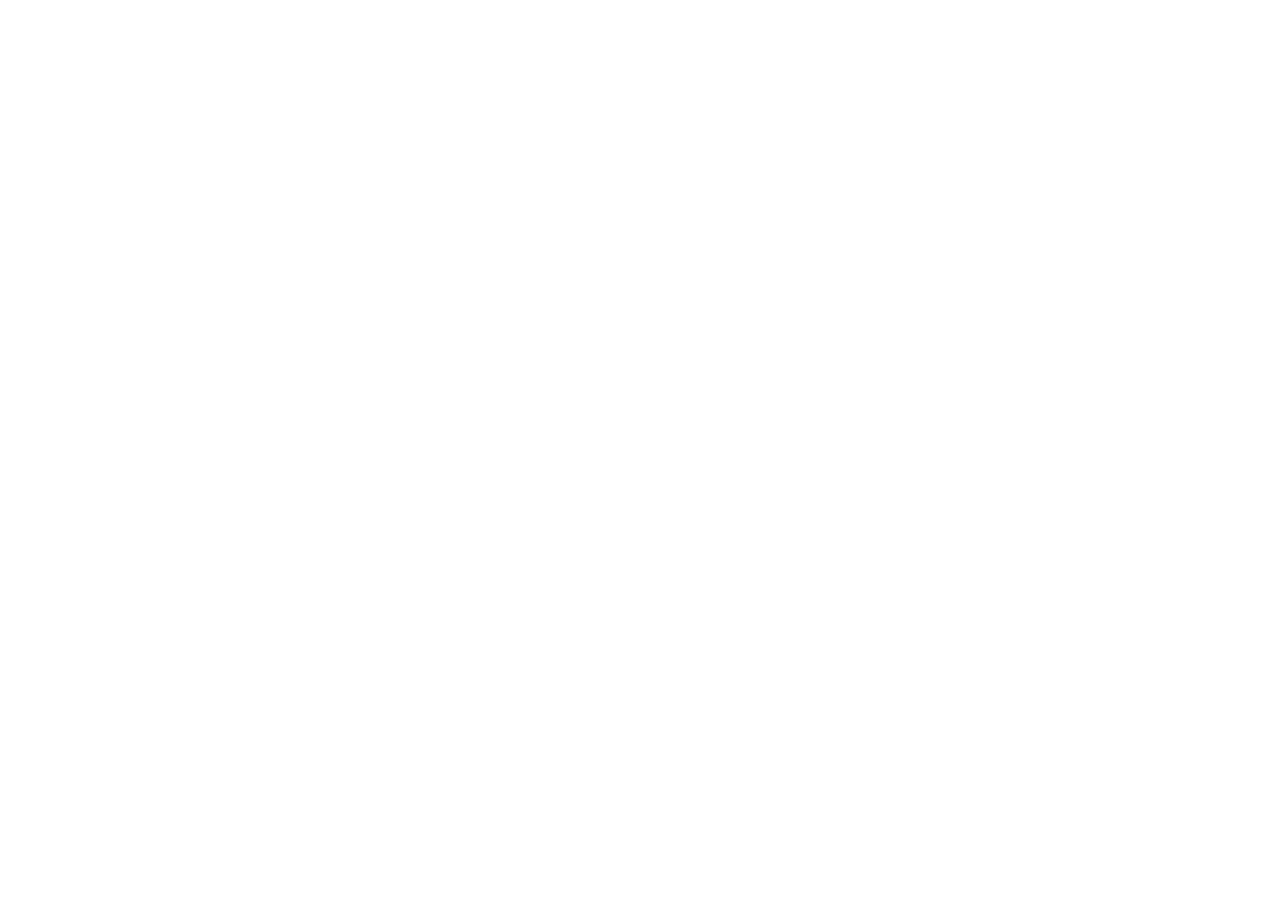
==== index.html @ 25ae3407 "完成了登录和注册模块的开发" ====
<!DOCTYPE html>
<html lang="en">
<head>
    <meta charset="UTF-8">
    <meta http-equiv="X-UA-Compatible" content="IE=edge">
    <meta name="viewport" content="width=device-width, initial-scale=1.0">
    <title>Document</title>
</head>
<body>
    
</body>
</html>
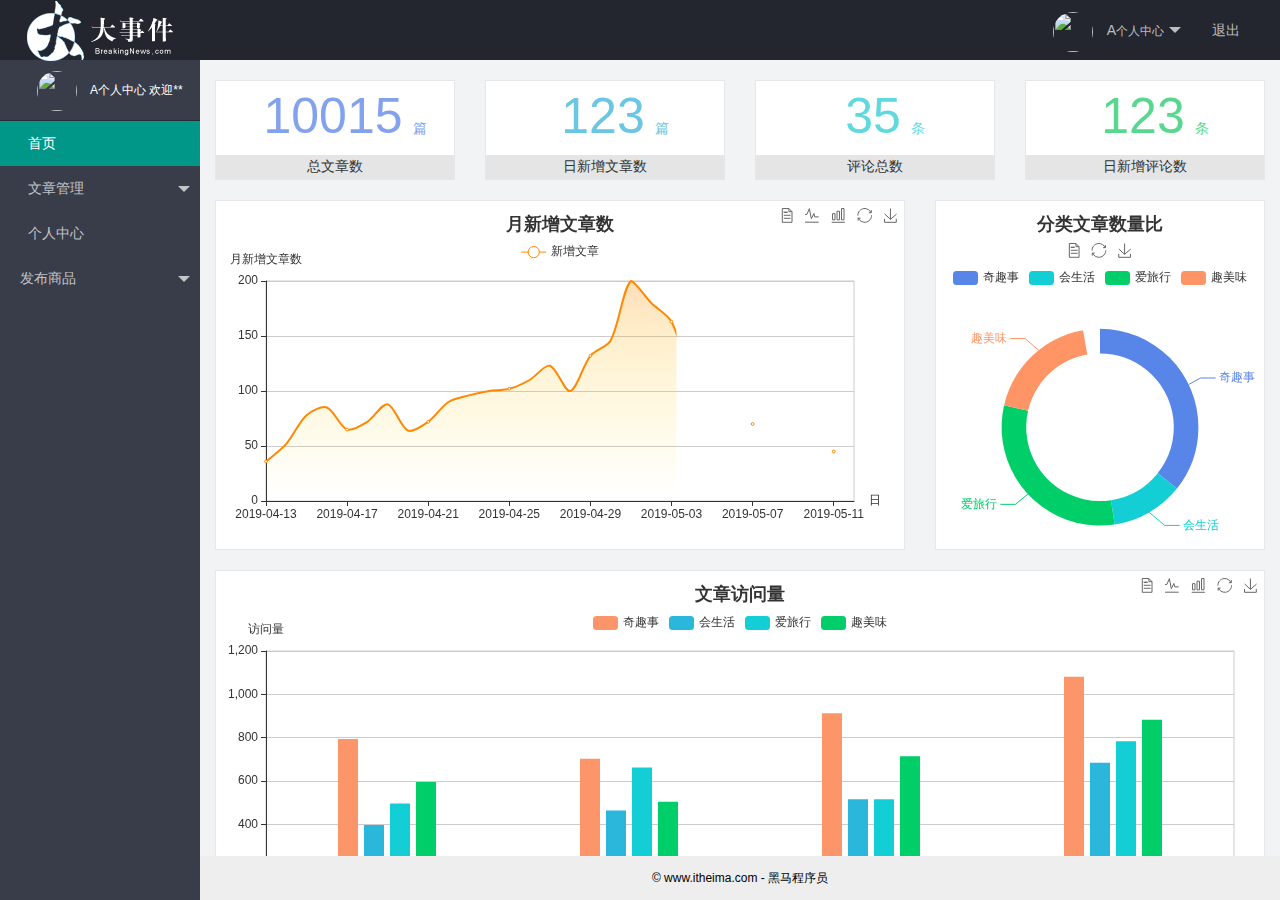
==== commit cefb9653: "完成了主页功能的开发" ====
--- a/index.html
+++ b/index.html
@@ -1,12 +1,99 @@
 <!DOCTYPE html>
 <html lang="en">
+
 <head>
     <meta charset="UTF-8">
     <meta http-equiv="X-UA-Compatible" content="IE=edge">
     <meta name="viewport" content="width=device-width, initial-scale=1.0">
-    <title>Document</title>
+    <title>后台主页</title>
+    <!-- 导入layui的样式表 -->
+    <link rel="stylesheet" href="assets/lib/layui/css/layui.css">
+    <!-- 导入第三方图标 -->
+    <link rel="stylesheet" href="./iconfont.css">
+
+    <!-- 导入自己的样式表 -->
+    <link rel="stylesheet" href="assets/css/index.css">
 </head>
-<body>
-    
+
+<body class="layui-layout-body">
+    <div class="layui-layout layui-layout-admin">
+        <div class="layui-header">
+            <div class="layui-logo">
+                <img src="assets/images/logo.png" alt="">
+            </div>
+            <!-- 头部区域（可配合layui已有的水平导航） -->
+            <ul class="layui-nav layui-layout-right">
+                <li class="layui-nav-item">
+                    <a href="javascript:;" class="userinfo">
+                        <img src="http://t.cn/RCzsdCq" class="layui-nav-img">
+                        <span class="text-avater">A</span>个人中心
+                    </a>
+                    <dl class="layui-nav-child">
+                        <dd><a href="">基本资料</a></dd>
+                        <dd><a href="">安全设置</a></dd>
+                        <dd><a href="">重置密码</a></dd>
+                    </dl>
+                </li>
+                <li class="layui-nav-item"><a href="" id="btnLogout"><span class="iconfont icon-tuichu"></span>退出</a></li>
+            </ul>
+        </div>
+
+        <div class="layui-side layui-bg-black">
+            <div class="layui-side-scroll">
+                <div href="javascript:;" class="userinfo">
+                    <img src="http://t.cn/RCzsdCq" class="layui-nav-img">
+                    <span class="text-avater">A</span>个人中心
+
+                    <span id="welcome">欢迎**</span>
+                </div>
+                <!-- 左侧导航区域（可配合layui已有的垂直导航） -->
+                <ul class="layui-nav layui-nav-tree" lay-shrink="all">
+                    <li class="layui-nav-item layui-this"><a href="home/dashboard.html"><span class="iconfont icon-home"></span>首页</a></li>
+
+                    <li class="layui-nav-item">
+                        <a class="" href="javascript:;"><span class="iconfont icon-16"></span>文章管理</a>
+                        <dl class="layui-nav-child">
+                            <dd><i class="layui-icon layui-icon-templeate-1"></i>   
+                                <a href="javascript:;">文章类别</a></dd>
+                            <dd><i class="layui-icon layui-icon-templeate-1"></i><a href="javascript:;">文章列表</a></dd>
+                            <dd><i class="layui-icon layui-icon-templeate-1"></i><a href="javascript:;">发布文章</a></dd>
+                        </dl>
+                    </li>
+                    <li class="layui-nav-item">
+                        <a href="javascript:;"><span class="iconfont icon-user"></span>个人中心</a>
+                    </li>
+                    <li class="layui-nav-item"><a href="">发布商品</a>
+                        <dl class="layui-nav-child">
+                            <dd><a href="javascript:;">文章类别</a></dd>
+                            <dd><a href="javascript:;">文章列表</a></dd>
+                            <dd><a href="javascript:;">发布文章</a></dd>
+                        </dl>
+                    </li>
+                </ul>
+            </div>
+        </div>
+
+        <div class="layui-body">
+            <!-- 内容主体区域 -->
+           <iframe name="fm" src="home/dashboard.html" frameborder="0"></iframe>
+        </div>
+
+        <div class="layui-footer">
+            <!-- 底部固定区域 -->
+            © www.itheima.com - 黑马程序员
+        </div>
+    </div>
+    <!-- 导入layui的js文件 -->
+    <script src="assets/lib/layui/layui.all.js"></script>
+
+    <!-- 导入jquery -->
+    <script src="assets/lib/jquery.js"></script>
+        <!-- 导入自己封装的js -->
+        <script src="assets/js/baseAPI.js"></script>
+                <!-- 导入自己的js -->
+                <script src="assets/js/index.js"></script>
+
+
 </body>
+
 </html>--- a/assets/lib/layui/css/layui.css
+++ b/assets/lib/layui/css/layui.css
@@ -0,0 +1,2 @@
+/** layui-v2.5.5 MIT License By https://www.layui.com */
+ .layui-inline,img{display:inline-block;vertical-align:middle}h1,h2,h3,h4,h5,h6{font-weight:400}.layui-edge,.layui-header,.layui-inline,.layui-main{position:relative}.layui-body,.layui-edge,.layui-elip{overflow:hidden}.layui-btn,.layui-edge,.layui-inline,img{vertical-align:middle}.layui-btn,.layui-disabled,.layui-icon,.layui-unselect{-moz-user-select:none;-webkit-user-select:none;-ms-user-select:none}.layui-elip,.layui-form-checkbox span,.layui-form-pane .layui-form-label{text-overflow:ellipsis;white-space:nowrap}.layui-breadcrumb,.layui-tree-btnGroup{visibility:hidden}blockquote,body,button,dd,div,dl,dt,form,h1,h2,h3,h4,h5,h6,input,li,ol,p,pre,td,textarea,th,ul{margin:0;padding:0;-webkit-tap-highlight-color:rgba(0,0,0,0)}a:active,a:hover{outline:0}img{border:none}li{list-style:none}table{border-collapse:collapse;border-spacing:0}h4,h5,h6{font-size:100%}button,input,optgroup,option,select,textarea{font-family:inherit;font-size:inherit;font-style:inherit;font-weight:inherit;outline:0}pre{white-space:pre-wrap;white-space:-moz-pre-wrap;white-space:-pre-wrap;white-space:-o-pre-wrap;word-wrap:break-word}body{line-height:24px;font:14px Helvetica Neue,Helvetica,PingFang SC,Tahoma,Arial,sans-serif}hr{height:1px;margin:10px 0;border:0;clear:both}a{color:#333;text-decoration:none}a:hover{color:#777}a cite{font-style:normal;*cursor:pointer}.layui-border-box,.layui-border-box *{box-sizing:border-box}.layui-box,.layui-box *{box-sizing:content-box}.layui-clear{clear:both;*zoom:1}.layui-clear:after{content:'\20';clear:both;*zoom:1;display:block;height:0}.layui-inline{*display:inline;*zoom:1}.layui-edge{display:inline-block;width:0;height:0;border-width:6px;border-style:dashed;border-color:transparent}.layui-edge-top{top:-4px;border-bottom-color:#999;border-bottom-style:solid}.layui-edge-right{border-left-color:#999;border-left-style:solid}.layui-edge-bottom{top:2px;border-top-color:#999;border-top-style:solid}.layui-edge-left{border-right-color:#999;border-right-style:solid}.layui-disabled,.layui-disabled:hover{color:#d2d2d2!important;cursor:not-allowed!important}.layui-circle{border-radius:100%}.layui-show{display:block!important}.layui-hide{display:none!important}@font-face{font-family:layui-icon;src:url(../font/iconfont.eot?v=250);src:url(../font/iconfont.eot?v=250#iefix) format('embedded-opentype'),url(../font/iconfont.woff2?v=250) format('woff2'),url(../font/iconfont.woff?v=250) format('woff'),url(../font/iconfont.ttf?v=250) format('truetype'),url(../font/iconfont.svg?v=250#layui-icon) format('svg')}.layui-icon{font-family:layui-icon!important;font-size:16px;font-style:normal;-webkit-font-smoothing:antialiased;-moz-osx-font-smoothing:grayscale}.layui-icon-reply-fill:before{content:"\e611"}.layui-icon-set-fill:before{content:"\e614"}.layui-icon-menu-fill:before{content:"\e60f"}.layui-icon-search:before{content:"\e615"}.layui-icon-share:before{content:"\e641"}.layui-icon-set-sm:before{content:"\e620"}.layui-icon-engine:before{content:"\e628"}.layui-icon-close:before{content:"\1006"}.layui-icon-close-fill:before{content:"\1007"}.layui-icon-chart-screen:before{content:"\e629"}.layui-icon-star:before{content:"\e600"}.layui-icon-circle-dot:before{content:"\e617"}.layui-icon-chat:before{content:"\e606"}.layui-icon-release:before{content:"\e609"}.layui-icon-list:before{content:"\e60a"}.layui-icon-chart:before{content:"\e62c"}.layui-icon-ok-circle:before{content:"\1005"}.layui-icon-layim-theme:before{content:"\e61b"}.layui-icon-table:before{content:"\e62d"}.layui-icon-right:before{content:"\e602"}.layui-icon-left:before{content:"\e603"}.layui-icon-cart-simple:before{content:"\e698"}.layui-icon-face-cry:before{content:"\e69c"}.layui-icon-face-smile:before{content:"\e6af"}.layui-icon-survey:before{content:"\e6b2"}.layui-icon-tree:before{content:"\e62e"}.layui-icon-upload-circle:before{content:"\e62f"}.layui-icon-add-circle:before{content:"\e61f"}.layui-icon-download-circle:before{content:"\e601"}.layui-icon-templeate-1:before{content:"\e630"}.layui-icon-util:before{content:"\e631"}.layui-icon-face-surprised:before{content:"\e664"}.layui-icon-edit:before{content:"\e642"}.layui-icon-speaker:before{content:"\e645"}.layui-icon-down:before{content:"\e61a"}.layui-icon-file:before{content:"\e621"}.layui-icon-layouts:before{content:"\e632"}.layui-icon-rate-half:before{content:"\e6c9"}.layui-icon-add-circle-fine:before{content:"\e608"}.layui-icon-prev-circle:before{content:"\e633"}.layui-icon-read:before{content:"\e705"}.layui-icon-404:before{content:"\e61c"}.layui-icon-carousel:before{content:"\e634"}.layui-icon-help:before{content:"\e607"}.layui-icon-code-circle:before{content:"\e635"}.layui-icon-water:before{content:"\e636"}.layui-icon-username:before{content:"\e66f"}.layui-icon-find-fill:before{content:"\e670"}.layui-icon-about:before{content:"\e60b"}.layui-icon-location:before{content:"\e715"}.layui-icon-up:before{content:"\e619"}.layui-icon-pause:before{content:"\e651"}.layui-icon-date:before{content:"\e637"}.layui-icon-layim-uploadfile:before{content:"\e61d"}.layui-icon-delete:before{content:"\e640"}.layui-icon-play:before{content:"\e652"}.layui-icon-top:before{content:"\e604"}.layui-icon-friends:before{content:"\e612"}.layui-icon-refresh-3:before{content:"\e9aa"}.layui-icon-ok:before{content:"\e605"}.layui-icon-layer:before{content:"\e638"}.layui-icon-face-smile-fine:before{content:"\e60c"}.layui-icon-dollar:before{content:"\e659"}.layui-icon-group:before{content:"\e613"}.layui-icon-layim-download:before{content:"\e61e"}.layui-icon-picture-fine:before{content:"\e60d"}.layui-icon-link:before{content:"\e64c"}.layui-icon-diamond:before{content:"\e735"}.layui-icon-log:before{content:"\e60e"}.layui-icon-rate-solid:before{content:"\e67a"}.layui-icon-fonts-del:before{content:"\e64f"}.layui-icon-unlink:before{content:"\e64d"}.layui-icon-fonts-clear:before{content:"\e639"}.layui-icon-triangle-r:before{content:"\e623"}.layui-icon-circle:before{content:"\e63f"}.layui-icon-radio:before{content:"\e643"}.layui-icon-align-center:before{content:"\e647"}.layui-icon-align-right:before{content:"\e648"}.layui-icon-align-left:before{content:"\e649"}.layui-icon-loading-1:before{content:"\e63e"}.layui-icon-return:before{content:"\e65c"}.layui-icon-fonts-strong:before{content:"\e62b"}.layui-icon-upload:before{content:"\e67c"}.layui-icon-dialogue:before{content:"\e63a"}.layui-icon-video:before{content:"\e6ed"}.layui-icon-headset:before{content:"\e6fc"}.layui-icon-cellphone-fine:before{content:"\e63b"}.layui-icon-add-1:before{content:"\e654"}.layui-icon-face-smile-b:before{content:"\e650"}.layui-icon-fonts-html:before{content:"\e64b"}.layui-icon-form:before{content:"\e63c"}.layui-icon-cart:before{content:"\e657"}.layui-icon-camera-fill:before{content:"\e65d"}.layui-icon-tabs:before{content:"\e62a"}.layui-icon-fonts-code:before{content:"\e64e"}.layui-icon-fire:before{content:"\e756"}.layui-icon-set:before{content:"\e716"}.layui-icon-fonts-u:before{content:"\e646"}.layui-icon-triangle-d:before{content:"\e625"}.layui-icon-tips:before{content:"\e702"}.layui-icon-picture:before{content:"\e64a"}.layui-icon-more-vertical:before{content:"\e671"}.layui-icon-flag:before{content:"\e66c"}.layui-icon-loading:before{content:"\e63d"}.layui-icon-fonts-i:before{content:"\e644"}.layui-icon-refresh-1:before{content:"\e666"}.layui-icon-rmb:before{content:"\e65e"}.layui-icon-home:before{content:"\e68e"}.layui-icon-user:before{content:"\e770"}.layui-icon-notice:before{content:"\e667"}.layui-icon-login-weibo:before{content:"\e675"}.layui-icon-voice:before{content:"\e688"}.layui-icon-upload-drag:before{content:"\e681"}.layui-icon-login-qq:before{content:"\e676"}.layui-icon-snowflake:before{content:"\e6b1"}.layui-icon-file-b:before{content:"\e655"}.layui-icon-template:before{content:"\e663"}.layui-icon-auz:before{content:"\e672"}.layui-icon-console:before{content:"\e665"}.layui-icon-app:before{content:"\e653"}.layui-icon-prev:before{content:"\e65a"}.layui-icon-website:before{content:"\e7ae"}.layui-icon-next:before{content:"\e65b"}.layui-icon-component:before{content:"\e857"}.layui-icon-more:before{content:"\e65f"}.layui-icon-login-wechat:before{content:"\e677"}.layui-icon-shrink-right:before{content:"\e668"}.layui-icon-spread-left:before{content:"\e66b"}.layui-icon-camera:before{content:"\e660"}.layui-icon-note:before{content:"\e66e"}.layui-icon-refresh:before{content:"\e669"}.layui-icon-female:before{content:"\e661"}.layui-icon-male:before{content:"\e662"}.layui-icon-password:before{content:"\e673"}.layui-icon-senior:before{content:"\e674"}.layui-icon-theme:before{content:"\e66a"}.layui-icon-tread:before{content:"\e6c5"}.layui-icon-praise:before{content:"\e6c6"}.layui-icon-star-fill:before{content:"\e658"}.layui-icon-rate:before{content:"\e67b"}.layui-icon-template-1:before{content:"\e656"}.layui-icon-vercode:before{content:"\e679"}.layui-icon-cellphone:before{content:"\e678"}.layui-icon-screen-full:before{content:"\e622"}.layui-icon-screen-restore:before{content:"\e758"}.layui-icon-cols:before{content:"\e610"}.layui-icon-export:before{content:"\e67d"}.layui-icon-print:before{content:"\e66d"}.layui-icon-slider:before{content:"\e714"}.layui-icon-addition:before{content:"\e624"}.layui-icon-subtraction:before{content:"\e67e"}.layui-icon-service:before{content:"\e626"}.layui-icon-transfer:before{content:"\e691"}.layui-main{width:1140px;margin:0 auto}.layui-header{z-index:1000;height:60px}.layui-header a:hover{transition:all .5s;-webkit-transition:all .5s}.layui-side{position:fixed;left:0;top:0;bottom:0;z-index:999;width:200px;overflow-x:hidden}.layui-side-scroll{position:relative;width:220px;height:100%;overflow-x:hidden}.layui-body{position:absolute;left:200px;right:0;top:0;bottom:0;z-index:998;width:auto;overflow-y:auto;box-sizing:border-box}.layui-layout-body{overflow:hidden}.layui-layout-admin .layui-header{background-color:#23262E}.layui-layout-admin .layui-side{top:60px;width:200px;overflow-x:hidden}.layui-layout-admin .layui-body{position:fixed;top:60px;bottom:44px}.layui-layout-admin .layui-main{width:auto;margin:0 15px}.layui-layout-admin .layui-footer{position:fixed;left:200px;right:0;bottom:0;height:44px;line-height:44px;padding:0 15px;background-color:#eee}.layui-layout-admin .layui-logo{position:absolute;left:0;top:0;width:200px;height:100%;line-height:60px;text-align:center;color:#009688;font-size:16px}.layui-layout-admin .layui-header .layui-nav{background:0 0}.layui-layout-left{position:absolute!important;left:200px;top:0}.layui-layout-right{position:absolute!important;right:0;top:0}.layui-container{position:relative;margin:0 auto;padding:0 15px;box-sizing:border-box}.layui-fluid{position:relative;margin:0 auto;padding:0 15px}.layui-row:after,.layui-row:before{content:'';display:block;clear:both}.layui-col-lg1,.layui-col-lg10,.layui-col-lg11,.layui-col-lg12,.layui-col-lg2,.layui-col-lg3,.layui-col-lg4,.layui-col-lg5,.layui-col-lg6,.layui-col-lg7,.layui-col-lg8,.layui-col-lg9,.layui-col-md1,.layui-col-md10,.layui-col-md11,.layui-col-md12,.layui-col-md2,.layui-col-md3,.layui-col-md4,.layui-col-md5,.layui-col-md6,.layui-col-md7,.layui-col-md8,.layui-col-md9,.layui-col-sm1,.layui-col-sm10,.layui-col-sm11,.layui-col-sm12,.layui-col-sm2,.layui-col-sm3,.layui-col-sm4,.layui-col-sm5,.layui-col-sm6,.layui-col-sm7,.layui-col-sm8,.layui-col-sm9,.layui-col-xs1,.layui-col-xs10,.layui-col-xs11,.layui-col-xs12,.layui-col-xs2,.layui-col-xs3,.layui-col-xs4,.layui-col-xs5,.layui-col-xs6,.layui-col-xs7,.layui-col-xs8,.layui-col-xs9{position:relative;display:block;box-sizing:border-box}.layui-col-xs1,.layui-col-xs10,.layui-col-xs11,.layui-col-xs12,.layui-col-xs2,.layui-col-xs3,.layui-col-xs4,.layui-col-xs5,.layui-col-xs6,.layui-col-xs7,.layui-col-xs8,.layui-col-xs9{float:left}.layui-col-xs1{width:8.33333333%}.layui-col-xs2{width:16.66666667%}.layui-col-xs3{width:25%}.layui-col-xs4{width:33.33333333%}.layui-col-xs5{width:41.66666667%}.layui-col-xs6{width:50%}.layui-col-xs7{width:58.33333333%}.layui-col-xs8{width:66.66666667%}.layui-col-xs9{width:75%}.layui-col-xs10{width:83.33333333%}.layui-col-xs11{width:91.66666667%}.layui-col-xs12{width:100%}.layui-col-xs-offset1{margin-left:8.33333333%}.layui-col-xs-offset2{margin-left:16.66666667%}.layui-col-xs-offset3{margin-left:25%}.layui-col-xs-offset4{margin-left:33.33333333%}.layui-col-xs-offset5{margin-left:41.66666667%}.layui-col-xs-offset6{margin-left:50%}.layui-col-xs-offset7{margin-left:58.33333333%}.layui-col-xs-offset8{margin-left:66.66666667%}.layui-col-xs-offset9{margin-left:75%}.layui-col-xs-offset10{margin-left:83.33333333%}.layui-col-xs-offset11{margin-left:91.66666667%}.layui-col-xs-offset12{margin-left:100%}@media screen and (max-width:768px){.layui-hide-xs{display:none!important}.layui-show-xs-block{display:block!important}.layui-show-xs-inline{display:inline!important}.layui-show-xs-inline-block{display:inline-block!important}}@media screen and (min-width:768px){.layui-container{width:750px}.layui-hide-sm{display:none!important}.layui-show-sm-block{display:block!important}.layui-show-sm-inline{display:inline!important}.layui-show-sm-inline-block{display:inline-block!important}.layui-col-sm1,.layui-col-sm10,.layui-col-sm11,.layui-col-sm12,.layui-col-sm2,.layui-col-sm3,.layui-col-sm4,.layui-col-sm5,.layui-col-sm6,.layui-col-sm7,.layui-col-sm8,.layui-col-sm9{float:left}.layui-col-sm1{width:8.33333333%}.layui-col-sm2{width:16.66666667%}.layui-col-sm3{width:25%}.layui-col-sm4{width:33.33333333%}.layui-col-sm5{width:41.66666667%}.layui-col-sm6{width:50%}.layui-col-sm7{width:58.33333333%}.layui-col-sm8{width:66.66666667%}.layui-col-sm9{width:75%}.layui-col-sm10{width:83.33333333%}.layui-col-sm11{width:91.66666667%}.layui-col-sm12{width:100%}.layui-col-sm-offset1{margin-left:8.33333333%}.layui-col-sm-offset2{margin-left:16.66666667%}.layui-col-sm-offset3{margin-left:25%}.layui-col-sm-offset4{margin-left:33.33333333%}.layui-col-sm-offset5{margin-left:41.66666667%}.layui-col-sm-offset6{margin-left:50%}.layui-col-sm-offset7{margin-left:58.33333333%}.layui-col-sm-offset8{margin-left:66.66666667%}.layui-col-sm-offset9{margin-left:75%}.layui-col-sm-offset10{margin-left:83.33333333%}.layui-col-sm-offset11{margin-left:91.66666667%}.layui-col-sm-offset12{margin-left:100%}}@media screen and (min-width:992px){.layui-container{width:970px}.layui-hide-md{display:none!important}.layui-show-md-block{display:block!important}.layui-show-md-inline{display:inline!important}.layui-show-md-inline-block{display:inline-block!important}.layui-col-md1,.layui-col-md10,.layui-col-md11,.layui-col-md12,.layui-col-md2,.layui-col-md3,.layui-col-md4,.layui-col-md5,.layui-col-md6,.layui-col-md7,.layui-col-md8,.layui-col-md9{float:left}.layui-col-md1{width:8.33333333%}.layui-col-md2{width:16.66666667%}.layui-col-md3{width:25%}.layui-col-md4{width:33.33333333%}.layui-col-md5{width:41.66666667%}.layui-col-md6{width:50%}.layui-col-md7{width:58.33333333%}.layui-col-md8{width:66.66666667%}.layui-col-md9{width:75%}.layui-col-md10{width:83.33333333%}.layui-col-md11{width:91.66666667%}.layui-col-md12{width:100%}.layui-col-md-offset1{margin-left:8.33333333%}.layui-col-md-offset2{margin-left:16.66666667%}.layui-col-md-offset3{margin-left:25%}.layui-col-md-offset4{margin-left:33.33333333%}.layui-col-md-offset5{margin-left:41.66666667%}.layui-col-md-offset6{margin-left:50%}.layui-col-md-offset7{margin-left:58.33333333%}.layui-col-md-offset8{margin-left:66.66666667%}.layui-col-md-offset9{margin-left:75%}.layui-col-md-offset10{margin-left:83.33333333%}.layui-col-md-offset11{margin-left:91.66666667%}.layui-col-md-offset12{margin-left:100%}}@media screen and (min-width:1200px){.layui-container{width:1170px}.layui-hide-lg{display:none!important}.layui-show-lg-block{display:block!important}.layui-show-lg-inline{display:inline!important}.layui-show-lg-inline-block{display:inline-block!important}.layui-col-lg1,.layui-col-lg10,.layui-col-lg11,.layui-col-lg12,.layui-col-lg2,.layui-col-lg3,.layui-col-lg4,.layui-col-lg5,.layui-col-lg6,.layui-col-lg7,.layui-col-lg8,.layui-col-lg9{float:left}.layui-col-lg1{width:8.33333333%}.layui-col-lg2{width:16.66666667%}.layui-col-lg3{width:25%}.layui-col-lg4{width:33.33333333%}.layui-col-lg5{width:41.66666667%}.layui-col-lg6{width:50%}.layui-col-lg7{width:58.33333333%}.layui-col-lg8{width:66.66666667%}.layui-col-lg9{width:75%}.layui-col-lg10{width:83.33333333%}.layui-col-lg11{width:91.66666667%}.layui-col-lg12{width:100%}.layui-col-lg-offset1{margin-left:8.33333333%}.layui-col-lg-offset2{margin-left:16.66666667%}.layui-col-lg-offset3{margin-left:25%}.layui-col-lg-offset4{margin-left:33.33333333%}.layui-col-lg-offset5{margin-left:41.66666667%}.layui-col-lg-offset6{margin-left:50%}.layui-col-lg-offset7{margin-left:58.33333333%}.layui-col-lg-offset8{margin-left:66.66666667%}.layui-col-lg-offset9{margin-left:75%}.layui-col-lg-offset10{margin-left:83.33333333%}.layui-col-lg-offset11{margin-left:91.66666667%}.layui-col-lg-offset12{margin-left:100%}}.layui-col-space1{margin:-.5px}.layui-col-space1>*{padding:.5px}.layui-col-space3{margin:-1.5px}.layui-col-space3>*{padding:1.5px}.layui-col-space5{margin:-2.5px}.layui-col-space5>*{padding:2.5px}.layui-col-space8{margin:-3.5px}.layui-col-space8>*{padding:3.5px}.layui-col-space10{margin:-5px}.layui-col-space10>*{padding:5px}.layui-col-space12{margin:-6px}.layui-col-space12>*{padding:6px}.layui-col-space15{margin:-7.5px}.layui-col-space15>*{padding:7.5px}.layui-col-space18{margin:-9px}.layui-col-space18>*{padding:9px}.layui-col-space20{margin:-10px}.layui-col-space20>*{padding:10px}.layui-col-space22{margin:-11px}.layui-col-space22>*{padding:11px}.layui-col-space25{margin:-12.5px}.layui-col-space25>*{padding:12.5px}.layui-col-space30{margin:-15px}.layui-col-space30>*{padding:15px}.layui-btn,.layui-input,.layui-select,.layui-textarea,.layui-upload-button{outline:0;-webkit-appearance:none;transition:all .3s;-webkit-transition:all .3s;box-sizing:border-box}.layui-elem-quote{margin-bottom:10px;padding:15px;line-height:22px;border-left:5px solid #009688;border-radius:0 2px 2px 0;background-color:#f2f2f2}.layui-quote-nm{border-style:solid;border-width:1px 1px 1px 5px;background:0 0}.layui-elem-field{margin-bottom:10px;padding:0;border-width:1px;border-style:solid}.layui-elem-field legend{margin-left:20px;padding:0 10px;font-size:20px;font-weight:300}.layui-field-title{margin:10px 0 20px;border-width:1px 0 0}.layui-field-box{padding:10px 15px}.layui-field-title .layui-field-box{padding:10px 0}.layui-progress{position:relative;height:6px;border-radius:20px;background-color:#e2e2e2}.layui-progress-bar{position:absolute;left:0;top:0;width:0;max-width:100%;height:6px;border-radius:20px;text-align:right;background-color:#5FB878;transition:all .3s;-webkit-transition:all .3s}.layui-progress-big,.layui-progress-big .layui-progress-bar{height:18px;line-height:18px}.layui-progress-text{position:relative;top:-20px;line-height:18px;font-size:12px;color:#666}.layui-progress-big .layui-progress-text{position:static;padding:0 10px;color:#fff}.layui-collapse{border-width:1px;border-style:solid;border-radius:2px}.layui-colla-content,.layui-colla-item{border-top-width:1px;border-top-style:solid}.layui-colla-item:first-child{border-top:none}.layui-colla-title{position:relative;height:42px;line-height:42px;padding:0 15px 0 35px;color:#333;background-color:#f2f2f2;cursor:pointer;font-size:14px;overflow:hidden}.layui-colla-content{display:none;padding:10px 15px;line-height:22px;color:#666}.layui-colla-icon{position:absolute;left:15px;top:0;font-size:14px}.layui-card{margin-bottom:15px;border-radius:2px;background-color:#fff;box-shadow:0 1px 2px 0 rgba(0,0,0,.05)}.layui-card:last-child{margin-bottom:0}.layui-card-header{position:relative;height:42px;line-height:42px;padding:0 15px;border-bottom:1px solid #f6f6f6;color:#333;border-radius:2px 2px 0 0;font-size:14px}.layui-bg-black,.layui-bg-blue,.layui-bg-cyan,.layui-bg-green,.layui-bg-orange,.layui-bg-red{color:#fff!important}.layui-card-body{position:relative;padding:10px 15px;line-height:24px}.layui-card-body[pad15]{padding:15px}.layui-card-body[pad20]{padding:20px}.layui-card-body .layui-table{margin:5px 0}.layui-card .layui-tab{margin:0}.layui-panel-window{position:relative;padding:15px;border-radius:0;border-top:5px solid #E6E6E6;background-color:#fff}.layui-auxiliar-moving{position:fixed;left:0;right:0;top:0;bottom:0;width:100%;height:100%;background:0 0;z-index:9999999999}.layui-form-label,.layui-form-mid,.layui-form-select,.layui-input-block,.layui-input-inline,.layui-textarea{position:relative}.layui-bg-red{background-color:#FF5722!important}.layui-bg-orange{background-color:#FFB800!important}.layui-bg-green{background-color:#009688!important}.layui-bg-cyan{background-color:#2F4056!important}.layui-bg-blue{background-color:#1E9FFF!important}.layui-bg-black{background-color:#393D49!important}.layui-bg-gray{background-color:#eee!important;color:#666!important}.layui-badge-rim,.layui-colla-content,.layui-colla-item,.layui-collapse,.layui-elem-field,.layui-form-pane .layui-form-item[pane],.layui-form-pane .layui-form-label,.layui-input,.layui-layedit,.layui-layedit-tool,.layui-quote-nm,.layui-select,.layui-tab-bar,.layui-tab-card,.layui-tab-title,.layui-tab-title .layui-this:after,.layui-textarea{border-color:#e6e6e6}.layui-timeline-item:before,hr{background-color:#e6e6e6}.layui-text{line-height:22px;font-size:14px;color:#666}.layui-text h1,.layui-text h2,.layui-text h3{font-weight:500;color:#333}.layui-text h1{font-size:30px}.layui-text h2{font-size:24px}.layui-text h3{font-size:18px}.layui-text a:not(.layui-btn){color:#01AAED}.layui-text a:not(.layui-btn):hover{text-decoration:underline}.layui-text ul{padding:5px 0 5px 15px}.layui-text ul li{margin-top:5px;list-style-type:disc}.layui-text em,.layui-word-aux{color:#999!important;padding:0 5px!important}.layui-btn{display:inline-block;height:38px;line-height:38px;padding:0 18px;background-color:#009688;color:#fff;white-space:nowrap;text-align:center;font-size:14px;border:none;border-radius:2px;cursor:pointer}.layui-btn:hover{opacity:.8;filter:alpha(opacity=80);color:#fff}.layui-btn:active{opacity:1;filter:alpha(opacity=100)}.layui-btn+.layui-btn{margin-left:10px}.layui-btn-container{font-size:0}.layui-btn-container .layui-btn{margin-right:10px;margin-bottom:10px}.layui-btn-container .layui-btn+.layui-btn{margin-left:0}.layui-table .layui-btn-container .layui-btn{margin-bottom:9px}.layui-btn-radius{border-radius:100px}.layui-btn .layui-icon{margin-right:3px;font-size:18px;vertical-align:bottom;vertical-align:middle\9}.layui-btn-primary{border:1px solid #C9C9C9;background-color:#fff;color:#555}.layui-btn-primary:hover{border-color:#009688;color:#333}.layui-btn-normal{background-color:#1E9FFF}.layui-btn-warm{background-color:#FFB800}.layui-btn-danger{background-color:#FF5722}.layui-btn-checked{background-color:#5FB878}.layui-btn-disabled,.layui-btn-disabled:active,.layui-btn-disabled:hover{border:1px solid #e6e6e6;background-color:#FBFBFB;color:#C9C9C9;cursor:not-allowed;opacity:1}.layui-btn-lg{height:44px;line-height:44px;padding:0 25px;font-size:16px}.layui-btn-sm{height:30px;line-height:30px;padding:0 10px;font-size:12px}.layui-btn-sm i{font-size:16px!important}.layui-btn-xs{height:22px;line-height:22px;padding:0 5px;font-size:12px}.layui-btn-xs i{font-size:14px!important}.layui-btn-group{display:inline-block;vertical-align:middle;font-size:0}.layui-btn-group .layui-btn{margin-left:0!important;margin-right:0!important;border-left:1px solid rgba(255,255,255,.5);border-radius:0}.layui-btn-group .layui-btn-primary{border-left:none}.layui-btn-group .layui-btn-primary:hover{border-color:#C9C9C9;color:#009688}.layui-btn-group .layui-btn:first-child{border-left:none;border-radius:2px 0 0 2px}.layui-btn-group .layui-btn-primary:first-child{border-left:1px solid #c9c9c9}.layui-btn-group .layui-btn:last-child{border-radius:0 2px 2px 0}.layui-btn-group .layui-btn+.layui-btn{margin-left:0}.layui-btn-group+.layui-btn-group{margin-left:10px}.layui-btn-fluid{width:100%}.layui-input,.layui-select,.layui-textarea{height:38px;line-height:1.3;line-height:38px\9;border-width:1px;border-style:solid;background-color:#fff;border-radius:2px}.layui-input::-webkit-input-placeholder,.layui-select::-webkit-input-placeholder,.layui-textarea::-webkit-input-placeholder{line-height:1.3}.layui-input,.layui-textarea{display:block;width:100%;padding-left:10px}.layui-input:hover,.layui-textarea:hover{border-color:#D2D2D2!important}.layui-input:focus,.layui-textarea:focus{border-color:#C9C9C9!important}.layui-textarea{min-height:100px;height:auto;line-height:20px;padding:6px 10px;resize:vertical}.layui-select{padding:0 10px}.layui-form input[type=checkbox],.layui-form input[type=radio],.layui-form select{display:none}.layui-form [lay-ignore]{display:initial}.layui-form-item{margin-bottom:15px;clear:both;*zoom:1}.layui-form-item:after{content:'\20';clear:both;*zoom:1;display:block;height:0}.layui-form-label{float:left;display:block;padding:9px 15px;width:80px;font-weight:400;line-height:20px;text-align:right}.layui-form-label-col{display:block;float:none;padding:9px 0;line-height:20px;text-align:left}.layui-form-item .layui-inline{margin-bottom:5px;margin-right:10px}.layui-input-block{margin-left:110px;min-height:36px}.layui-input-inline{display:inline-block;vertical-align:middle}.layui-form-item .layui-input-inline{float:left;width:190px;margin-right:10px}.layui-form-text .layui-input-inline{width:auto}.layui-form-mid{float:left;display:block;padding:9px 0!important;line-height:20px;margin-right:10px}.layui-form-danger+.layui-form-select .layui-input,.layui-form-danger:focus{border-color:#FF5722!important}.layui-form-select .layui-input{padding-right:30px;cursor:pointer}.layui-form-select .layui-edge{position:absolute;right:10px;top:50%;margin-top:-3px;cursor:pointer;border-width:6px;border-top-color:#c2c2c2;border-top-style:solid;transition:all .3s;-webkit-transition:all .3s}.layui-form-select dl{display:none;position:absolute;left:0;top:42px;padding:5px 0;z-index:899;min-width:100%;border:1px solid #d2d2d2;max-height:300px;overflow-y:auto;background-color:#fff;border-radius:2px;box-shadow:0 2px 4px rgba(0,0,0,.12);box-sizing:border-box}.layui-form-select dl dd,.layui-form-select dl dt{padding:0 10px;line-height:36px;white-space:nowrap;overflow:hidden;text-overflow:ellipsis}.layui-form-select dl dt{font-size:12px;color:#999}.layui-form-select dl dd{cursor:pointer}.layui-form-select dl dd:hover{background-color:#f2f2f2;-webkit-transition:.5s all;transition:.5s all}.layui-form-select .layui-select-group dd{padding-left:20px}.layui-form-select dl dd.layui-select-tips{padding-left:10px!important;color:#999}.layui-form-select dl dd.layui-this{background-color:#5FB878;color:#fff}.layui-form-checkbox,.layui-form-select dl dd.layui-disabled{background-color:#fff}.layui-form-selected dl{display:block}.layui-form-checkbox,.layui-form-checkbox *,.layui-form-switch{display:inline-block;vertical-align:middle}.layui-form-selected .layui-edge{margin-top:-9px;-webkit-transform:rotate(180deg);transform:rotate(180deg);margin-top:-3px\9}:root .layui-form-selected .layui-edge{margin-top:-9px\0/IE9}.layui-form-selectup dl{top:auto;bottom:42px}.layui-select-none{margin:5px 0;text-align:center;color:#999}.layui-select-disabled .layui-disabled{border-color:#eee!important}.layui-select-disabled .layui-edge{border-top-color:#d2d2d2}.layui-form-checkbox{position:relative;height:30px;line-height:30px;margin-right:10px;padding-right:30px;cursor:pointer;font-size:0;-webkit-transition:.1s linear;transition:.1s linear;box-sizing:border-box}.layui-form-checkbox span{padding:0 10px;height:100%;font-size:14px;border-radius:2px 0 0 2px;background-color:#d2d2d2;color:#fff;overflow:hidden}.layui-form-checkbox:hover span{background-color:#c2c2c2}.layui-form-checkbox i{position:absolute;right:0;top:0;width:30px;height:28px;border:1px solid #d2d2d2;border-left:none;border-radius:0 2px 2px 0;color:#fff;font-size:20px;text-align:center}.layui-form-checkbox:hover i{border-color:#c2c2c2;color:#c2c2c2}.layui-form-checked,.layui-form-checked:hover{border-color:#5FB878}.layui-form-checked span,.layui-form-checked:hover span{background-color:#5FB878}.layui-form-checked i,.layui-form-checked:hover i{color:#5FB878}.layui-form-item .layui-form-checkbox{margin-top:4px}.layui-form-checkbox[lay-skin=primary]{height:auto!important;line-height:normal!important;min-width:18px;min-height:18px;border:none!important;margin-right:0;padding-left:28px;padding-right:0;background:0 0}.layui-form-checkbox[lay-skin=primary] span{padding-left:0;padding-right:15px;line-height:18px;background:0 0;color:#666}.layui-form-checkbox[lay-skin=primary] i{right:auto;left:0;width:16px;height:16px;line-height:16px;border:1px solid #d2d2d2;font-size:12px;border-radius:2px;background-color:#fff;-webkit-transition:.1s linear;transition:.1s linear}.layui-form-checkbox[lay-skin=primary]:hover i{border-color:#5FB878;color:#fff}.layui-form-checked[lay-skin=primary] i{border-color:#5FB878!important;background-color:#5FB878;color:#fff}.layui-checkbox-disbaled[lay-skin=primary] span{background:0 0!important;color:#c2c2c2}.layui-checkbox-disbaled[lay-skin=primary]:hover i{border-color:#d2d2d2}.layui-form-item .layui-form-checkbox[lay-skin=primary]{margin-top:10px}.layui-form-switch{position:relative;height:22px;line-height:22px;min-width:35px;padding:0 5px;margin-top:8px;border:1px solid #d2d2d2;border-radius:20px;cursor:pointer;background-color:#fff;-webkit-transition:.1s linear;transition:.1s linear}.layui-form-switch i{position:absolute;left:5px;top:3px;width:16px;height:16px;border-radius:20px;background-color:#d2d2d2;-webkit-transition:.1s linear;transition:.1s linear}.layui-form-switch em{position:relative;top:0;width:25px;margin-left:21px;padding:0!important;text-align:center!important;color:#999!important;font-style:normal!important;font-size:12px}.layui-form-onswitch{border-color:#5FB878;background-color:#5FB878}.layui-checkbox-disbaled,.layui-checkbox-disbaled i{border-color:#e2e2e2!important}.layui-form-onswitch i{left:100%;margin-left:-21px;background-color:#fff}.layui-form-onswitch em{margin-left:5px;margin-right:21px;color:#fff!important}.layui-checkbox-disbaled span{background-color:#e2e2e2!important}.layui-checkbox-disbaled:hover i{color:#fff!important}[lay-radio]{display:none}.layui-form-radio,.layui-form-radio *{display:inline-block;vertical-align:middle}.layui-form-radio{line-height:28px;margin:6px 10px 0 0;padding-right:10px;cursor:pointer;font-size:0}.layui-form-radio *{font-size:14px}.layui-form-radio>i{margin-right:8px;font-size:22px;color:#c2c2c2}.layui-form-radio>i:hover,.layui-form-radioed>i{color:#5FB878}.layui-radio-disbaled>i{color:#e2e2e2!important}.layui-form-pane .layui-form-label{width:110px;padding:8px 15px;height:38px;line-height:20px;border-width:1px;border-style:solid;border-radius:2px 0 0 2px;text-align:center;background-color:#FBFBFB;overflow:hidden;box-sizing:border-box}.layui-form-pane .layui-input-inline{margin-left:-1px}.layui-form-pane .layui-input-block{margin-left:110px;left:-1px}.layui-form-pane .layui-input{border-radius:0 2px 2px 0}.layui-form-pane .layui-form-text .layui-form-label{float:none;width:100%;border-radius:2px;box-sizing:border-box;text-align:left}.layui-form-pane .layui-form-text .layui-input-inline{display:block;margin:0;top:-1px;clear:both}.layui-form-pane .layui-form-text .layui-input-block{margin:0;left:0;top:-1px}.layui-form-pane .layui-form-text .layui-textarea{min-height:100px;border-radius:0 0 2px 2px}.layui-form-pane .layui-form-checkbox{margin:4px 0 4px 10px}.layui-form-pane .layui-form-radio,.layui-form-pane .layui-form-switch{margin-top:6px;margin-left:10px}.layui-form-pane .layui-form-item[pane]{position:relative;border-width:1px;border-style:solid}.layui-form-pane .layui-form-item[pane] .layui-form-label{position:absolute;left:0;top:0;height:100%;border-width:0 1px 0 0}.layui-form-pane .layui-form-item[pane] .layui-input-inline{margin-left:110px}@media screen and (max-width:450px){.layui-form-item .layui-form-label{text-overflow:ellipsis;overflow:hidden;white-space:nowrap}.layui-form-item .layui-inline{display:block;margin-right:0;margin-bottom:20px;clear:both}.layui-form-item .layui-inline:after{content:'\20';clear:both;display:block;height:0}.layui-form-item .layui-input-inline{display:block;float:none;left:-3px;width:auto;margin:0 0 10px 112px}.layui-form-item .layui-input-inline+.layui-form-mid{margin-left:110px;top:-5px;padding:0}.layui-form-item .layui-form-checkbox{margin-right:5px;margin-bottom:5px}}.layui-layedit{border-width:1px;border-style:solid;border-radius:2px}.layui-layedit-tool{padding:3px 5px;border-bottom-width:1px;border-bottom-style:solid;font-size:0}.layedit-tool-fixed{position:fixed;top:0;border-top:1px solid #e2e2e2}.layui-layedit-tool .layedit-tool-mid,.layui-layedit-tool .layui-icon{display:inline-block;vertical-align:middle;text-align:center;font-size:14px}.layui-layedit-tool .layui-icon{position:relative;width:32px;height:30px;line-height:30px;margin:3px 5px;color:#777;cursor:pointer;border-radius:2px}.layui-layedit-tool .layui-icon:hover{color:#393D49}.layui-layedit-tool .layui-icon:active{color:#000}.layui-layedit-tool .layedit-tool-active{background-color:#e2e2e2;color:#000}.layui-layedit-tool .layui-disabled,.layui-layedit-tool .layui-disabled:hover{color:#d2d2d2;cursor:not-allowed}.layui-layedit-tool .layedit-tool-mid{width:1px;height:18px;margin:0 10px;background-color:#d2d2d2}.layedit-tool-html{width:50px!important;font-size:30px!important}.layedit-tool-b,.layedit-tool-code,.layedit-tool-help{font-size:16px!important}.layedit-tool-d,.layedit-tool-face,.layedit-tool-image,.layedit-tool-unlink{font-size:18px!important}.layedit-tool-image input{position:absolute;font-size:0;left:0;top:0;width:100%;height:100%;opacity:.01;filter:Alpha(opacity=1);cursor:pointer}.layui-layedit-iframe iframe{display:block;width:100%}#LAY_layedit_code{overflow:hidden}.layui-laypage{display:inline-block;*display:inline;*zoom:1;vertical-align:middle;margin:10px 0;font-size:0}.layui-laypage>a:first-child,.layui-laypage>a:first-child em{border-radius:2px 0 0 2px}.layui-laypage>a:last-child,.layui-laypage>a:last-child em{border-radius:0 2px 2px 0}.layui-laypage>:first-child{margin-left:0!important}.layui-laypage>:last-child{margin-right:0!important}.layui-laypage a,.layui-laypage button,.layui-laypage input,.layui-laypage select,.layui-laypage span{border:1px solid #e2e2e2}.layui-laypage a,.layui-laypage span{display:inline-block;*display:inline;*zoom:1;vertical-align:middle;padding:0 15px;height:28px;line-height:28px;margin:0 -1px 5px 0;background-color:#fff;color:#333;font-size:12px}.layui-flow-more a *,.layui-laypage input,.layui-table-view select[lay-ignore]{display:inline-block}.layui-laypage a:hover{color:#009688}.layui-laypage em{font-style:normal}.layui-laypage .layui-laypage-spr{color:#999;font-weight:700}.layui-laypage a{text-decoration:none}.layui-laypage .layui-laypage-curr{position:relative}.layui-laypage .layui-laypage-curr em{position:relative;color:#fff}.layui-laypage .layui-laypage-curr .layui-laypage-em{position:absolute;left:-1px;top:-1px;padding:1px;width:100%;height:100%;background-color:#009688}.layui-laypage-em{border-radius:2px}.layui-laypage-next em,.layui-laypage-prev em{font-family:Sim sun;font-size:16px}.layui-laypage .layui-laypage-count,.layui-laypage .layui-laypage-limits,.layui-laypage .layui-laypage-refresh,.layui-laypage .layui-laypage-skip{margin-left:10px;margin-right:10px;padding:0;border:none}.layui-laypage .layui-laypage-limits,.layui-laypage .layui-laypage-refresh{vertical-align:top}.layui-laypage .layui-laypage-refresh i{font-size:18px;cursor:pointer}.layui-laypage select{height:22px;padding:3px;border-radius:2px;cursor:pointer}.layui-laypage .layui-laypage-skip{height:30px;line-height:30px;color:#999}.layui-laypage button,.layui-laypage input{height:30px;line-height:30px;border-radius:2px;vertical-align:top;background-color:#fff;box-sizing:border-box}.layui-laypage input{width:40px;margin:0 10px;padding:0 3px;text-align:center}.layui-laypage input:focus,.layui-laypage select:focus{border-color:#009688!important}.layui-laypage button{margin-left:10px;padding:0 10px;cursor:pointer}.layui-table,.layui-table-view{margin:10px 0}.layui-flow-more{margin:10px 0;text-align:center;color:#999;font-size:14px}.layui-flow-more a{height:32px;line-height:32px}.layui-flow-more a *{vertical-align:top}.layui-flow-more a cite{padding:0 20px;border-radius:3px;background-color:#eee;color:#333;font-style:normal}.layui-flow-more a cite:hover{opacity:.8}.layui-flow-more a i{font-size:30px;color:#737383}.layui-table{width:100%;background-color:#fff;color:#666}.layui-table tr{transition:all .3s;-webkit-transition:all .3s}.layui-table th{text-align:left;font-weight:400}.layui-table tbody tr:hover,.layui-table thead tr,.layui-table-click,.layui-table-header,.layui-table-hover,.layui-table-mend,.layui-table-patch,.layui-table-tool,.layui-table-total,.layui-table-total tr,.layui-table[lay-even] tr:nth-child(even){background-color:#f2f2f2}.layui-table td,.layui-table th,.layui-table-col-set,.layui-table-fixed-r,.layui-table-grid-down,.layui-table-header,.layui-table-page,.layui-table-tips-main,.layui-table-tool,.layui-table-total,.layui-table-view,.layui-table[lay-skin=line],.layui-table[lay-skin=row]{border-width:1px;border-style:solid;border-color:#e6e6e6}.layui-table td,.layui-table th{position:relative;padding:9px 15px;min-height:20px;line-height:20px;font-size:14px}.layui-table[lay-skin=line] td,.layui-table[lay-skin=line] th{border-width:0 0 1px}.layui-table[lay-skin=row] td,.layui-table[lay-skin=row] th{border-width:0 1px 0 0}.layui-table[lay-skin=nob] td,.layui-table[lay-skin=nob] th{border:none}.layui-table img{max-width:100px}.layui-table[lay-size=lg] td,.layui-table[lay-size=lg] th{padding:15px 30px}.layui-table-view .layui-table[lay-size=lg] .layui-table-cell{height:40px;line-height:40px}.layui-table[lay-size=sm] td,.layui-table[lay-size=sm] th{font-size:12px;padding:5px 10px}.layui-table-view .layui-table[lay-size=sm] .layui-table-cell{height:20px;line-height:20px}.layui-table[lay-data]{display:none}.layui-table-box{position:relative;overflow:hidden}.layui-table-view .layui-table{position:relative;width:auto;margin:0}.layui-table-view .layui-table[lay-skin=line]{border-width:0 1px 0 0}.layui-table-view .layui-table[lay-skin=row]{border-width:0 0 1px}.layui-table-view .layui-table td,.layui-table-view .layui-table th{padding:5px 0;border-top:none;border-left:none}.layui-table-view .layui-table th.layui-unselect .layui-table-cell span{cursor:pointer}.layui-table-view .layui-table td{cursor:default}.layui-table-view .layui-table td[data-edit=text]{cursor:text}.layui-table-view .layui-form-checkbox[lay-skin=primary] i{width:18px;height:18px}.layui-table-view .layui-form-radio{line-height:0;padding:0}.layui-table-view .layui-form-radio>i{margin:0;font-size:20px}.layui-table-init{position:absolute;left:0;top:0;width:100%;height:100%;text-align:center;z-index:110}.layui-table-init .layui-icon{position:absolute;left:50%;top:50%;margin:-15px 0 0 -15px;font-size:30px;color:#c2c2c2}.layui-table-header{border-width:0 0 1px;overflow:hidden}.layui-table-header .layui-table{margin-bottom:-1px}.layui-table-tool .layui-inline[lay-event]{position:relative;width:26px;height:26px;padding:5px;line-height:16px;margin-right:10px;text-align:center;color:#333;border:1px solid #ccc;cursor:pointer;-webkit-transition:.5s all;transition:.5s all}.layui-table-tool .layui-inline[lay-event]:hover{border:1px solid #999}.layui-table-tool-temp{padding-right:120px}.layui-table-tool-self{position:absolute;right:17px;top:10px}.layui-table-tool .layui-table-tool-self .layui-inline[lay-event]{margin:0 0 0 10px}.layui-table-tool-panel{position:absolute;top:29px;left:-1px;padding:5px 0;min-width:150px;min-height:40px;border:1px solid #d2d2d2;text-align:left;overflow-y:auto;background-color:#fff;box-shadow:0 2px 4px rgba(0,0,0,.12)}.layui-table-cell,.layui-table-tool-panel li{overflow:hidden;text-overflow:ellipsis;white-space:nowrap}.layui-table-tool-panel li{padding:0 10px;line-height:30px;-webkit-transition:.5s all;transition:.5s all}.layui-table-tool-panel li .layui-form-checkbox[lay-skin=primary]{width:100%;padding-left:28px}.layui-table-tool-panel li:hover{background-color:#f2f2f2}.layui-table-tool-panel li .layui-form-checkbox[lay-skin=primary] i{position:absolute;left:0;top:0}.layui-table-tool-panel li .layui-form-checkbox[lay-skin=primary] span{padding:0}.layui-table-tool .layui-table-tool-self .layui-table-tool-panel{left:auto;right:-1px}.layui-table-col-set{position:absolute;right:0;top:0;width:20px;height:100%;border-width:0 0 0 1px;background-color:#fff}.layui-table-sort{width:10px;height:20px;margin-left:5px;cursor:pointer!important}.layui-table-sort .layui-edge{position:absolute;left:5px;border-width:5px}.layui-table-sort .layui-table-sort-asc{top:3px;border-top:none;border-bottom-style:solid;border-bottom-color:#b2b2b2}.layui-table-sort .layui-table-sort-asc:hover{border-bottom-color:#666}.layui-table-sort .layui-table-sort-desc{bottom:5px;border-bottom:none;border-top-style:solid;border-top-color:#b2b2b2}.layui-table-sort .layui-table-sort-desc:hover{border-top-color:#666}.layui-table-sort[lay-sort=asc] .layui-table-sort-asc{border-bottom-color:#000}.layui-table-sort[lay-sort=desc] .layui-table-sort-desc{border-top-color:#000}.layui-table-cell{height:28px;line-height:28px;padding:0 15px;position:relative;box-sizing:border-box}.layui-table-cell .layui-form-checkbox[lay-skin=primary]{top:-1px;padding:0}.layui-table-cell .layui-table-link{color:#01AAED}.laytable-cell-checkbox,.laytable-cell-numbers,.laytable-cell-radio,.laytable-cell-space{padding:0;text-align:center}.layui-table-body{position:relative;overflow:auto;margin-right:-1px;margin-bottom:-1px}.layui-table-body .layui-none{line-height:26px;padding:15px;text-align:center;color:#999}.layui-table-fixed{position:absolute;left:0;top:0;z-index:101}.layui-table-fixed .layui-table-body{overflow:hidden}.layui-table-fixed-l{box-shadow:0 -1px 8px rgba(0,0,0,.08)}.layui-table-fixed-r{left:auto;right:-1px;border-width:0 0 0 1px;box-shadow:-1px 0 8px rgba(0,0,0,.08)}.layui-table-fixed-r .layui-table-header{position:relative;overflow:visible}.layui-table-mend{position:absolute;right:-49px;top:0;height:100%;width:50px}.layui-table-tool{position:relative;z-index:890;width:100%;min-height:50px;line-height:30px;padding:10px 15px;border-width:0 0 1px}.layui-table-tool .layui-btn-container{margin-bottom:-10px}.layui-table-page,.layui-table-total{border-width:1px 0 0;margin-bottom:-1px;overflow:hidden}.layui-table-page{position:relative;width:100%;padding:7px 7px 0;height:41px;font-size:12px;white-space:nowrap}.layui-table-page>div{height:26px}.layui-table-page .layui-laypage{margin:0}.layui-table-page .layui-laypage a,.layui-table-page .layui-laypage span{height:26px;line-height:26px;margin-bottom:10px;border:none;background:0 0}.layui-table-page .layui-laypage a,.layui-table-page .layui-laypage span.layui-laypage-curr{padding:0 12px}.layui-table-page .layui-laypage span{margin-left:0;padding:0}.layui-table-page .layui-laypage .layui-laypage-prev{margin-left:-7px!important}.layui-table-page .layui-laypage .layui-laypage-curr .layui-laypage-em{left:0;top:0;padding:0}.layui-table-page .layui-laypage button,.layui-table-page .layui-laypage input{height:26px;line-height:26px}.layui-table-page .layui-laypage input{width:40px}.layui-table-page .layui-laypage button{padding:0 10px}.layui-table-page select{height:18px}.layui-table-patch .layui-table-cell{padding:0;width:30px}.layui-table-edit{position:absolute;left:0;top:0;width:100%;height:100%;padding:0 14px 1px;border-radius:0;box-shadow:1px 1px 20px rgba(0,0,0,.15)}.layui-table-edit:focus{border-color:#5FB878!important}select.layui-table-edit{padding:0 0 0 10px;border-color:#C9C9C9}.layui-table-view .layui-form-checkbox,.layui-table-view .layui-form-radio,.layui-table-view .layui-form-switch{top:0;margin:0;box-sizing:content-box}.layui-table-view .layui-form-checkbox{top:-1px;height:26px;line-height:26px}.layui-table-view .layui-form-checkbox i{height:26px}.layui-table-grid .layui-table-cell{overflow:visible}.layui-table-grid-down{position:absolute;top:0;right:0;width:26px;height:100%;padding:5px 0;border-width:0 0 0 1px;text-align:center;background-color:#fff;color:#999;cursor:pointer}.layui-table-grid-down .layui-icon{position:absolute;top:50%;left:50%;margin:-8px 0 0 -8px}.layui-table-grid-down:hover{background-color:#fbfbfb}body .layui-table-tips .layui-layer-content{background:0 0;padding:0;box-shadow:0 1px 6px rgba(0,0,0,.12)}.layui-table-tips-main{margin:-44px 0 0 -1px;max-height:150px;padding:8px 15px;font-size:14px;overflow-y:scroll;background-color:#fff;color:#666}.layui-table-tips-c{position:absolute;right:-3px;top:-13px;width:20px;height:20px;padding:3px;cursor:pointer;background-color:#666;border-radius:50%;color:#fff}.layui-table-tips-c:hover{background-color:#777}.layui-table-tips-c:before{position:relative;right:-2px}.layui-upload-file{display:none!important;opacity:.01;filter:Alpha(opacity=1)}.layui-upload-drag,.layui-upload-form,.layui-upload-wrap{display:inline-block}.layui-upload-list{margin:10px 0}.layui-upload-choose{padding:0 10px;color:#999}.layui-upload-drag{position:relative;padding:30px;border:1px dashed #e2e2e2;background-color:#fff;text-align:center;cursor:pointer;color:#999}.layui-upload-drag .layui-icon{font-size:50px;color:#009688}.layui-upload-drag[lay-over]{border-color:#009688}.layui-upload-iframe{position:absolute;width:0;height:0;border:0;visibility:hidden}.layui-upload-wrap{position:relative;vertical-align:middle}.layui-upload-wrap .layui-upload-file{display:block!important;position:absolute;left:0;top:0;z-index:10;font-size:100px;width:100%;height:100%;opacity:.01;filter:Alpha(opacity=1);cursor:pointer}.layui-transfer-active,.layui-transfer-box{display:inline-block;vertical-align:middle}.layui-transfer-box,.layui-transfer-header,.layui-transfer-search{border-width:0;border-style:solid;border-color:#e6e6e6}.layui-transfer-box{position:relative;border-width:1px;width:200px;height:360px;border-radius:2px;background-color:#fff}.layui-transfer-box .layui-form-checkbox{width:100%;margin:0!important}.layui-transfer-header{height:38px;line-height:38px;padding:0 10px;border-bottom-width:1px}.layui-transfer-search{position:relative;padding:10px;border-bottom-width:1px}.layui-transfer-search .layui-input{height:32px;padding-left:30px;font-size:12px}.layui-transfer-search .layui-icon-search{position:absolute;left:20px;top:50%;margin-top:-8px;color:#666}.layui-transfer-active{margin:0 15px}.layui-transfer-active .layui-btn{display:block;margin:0;padding:0 15px;background-color:#5FB878;border-color:#5FB878;color:#fff}.layui-transfer-active .layui-btn-disabled{background-color:#FBFBFB;border-color:#e6e6e6;color:#C9C9C9}.layui-transfer-active .layui-btn:first-child{margin-bottom:15px}.layui-transfer-active .layui-btn .layui-icon{margin:0;font-size:14px!important}.layui-transfer-data{padding:5px 0;overflow:auto}.layui-transfer-data li{height:32px;line-height:32px;padding:0 10px}.layui-transfer-data li:hover{background-color:#f2f2f2;transition:.5s all}.layui-transfer-data .layui-none{padding:15px 10px;text-align:center;color:#999}.layui-nav{position:relative;padding:0 20px;background-color:#393D49;color:#fff;border-radius:2px;font-size:0;box-sizing:border-box}.layui-nav *{font-size:14px}.layui-nav .layui-nav-item{position:relative;display:inline-block;*display:inline;*zoom:1;vertical-align:middle;line-height:60px}.layui-nav .layui-nav-item a{display:block;padding:0 20px;color:#fff;color:rgba(255,255,255,.7);transition:all .3s;-webkit-transition:all .3s}.layui-nav .layui-this:after,.layui-nav-bar,.layui-nav-tree .layui-nav-itemed:after{position:absolute;left:0;top:0;width:0;height:5px;background-color:#5FB878;transition:all .2s;-webkit-transition:all .2s}.layui-nav-bar{z-index:1000}.layui-nav .layui-nav-item a:hover,.layui-nav .layui-this a{color:#fff}.layui-nav .layui-this:after{content:'';top:auto;bottom:0;width:100%}.layui-nav-img{width:30px;height:30px;margin-right:10px;border-radius:50%}.layui-nav .layui-nav-more{content:'';width:0;height:0;border-style:solid dashed dashed;border-color:#fff transparent transparent;overflow:hidden;cursor:pointer;transition:all .2s;-webkit-transition:all .2s;position:absolute;top:50%;right:3px;margin-top:-3px;border-width:6px;border-top-color:rgba(255,255,255,.7)}.layui-nav .layui-nav-mored,.layui-nav-itemed>a .layui-nav-more{margin-top:-9px;border-style:dashed dashed solid;border-color:transparent transparent #fff}.layui-nav-child{display:none;position:absolute;left:0;top:65px;min-width:100%;line-height:36px;padding:5px 0;box-shadow:0 2px 4px rgba(0,0,0,.12);border:1px solid #d2d2d2;background-color:#fff;z-index:100;border-radius:2px;white-space:nowrap}.layui-nav .layui-nav-child a{color:#333}.layui-nav .layui-nav-child a:hover{background-color:#f2f2f2;color:#000}.layui-nav-child dd{position:relative}.layui-nav .layui-nav-child dd.layui-this a,.layui-nav-child dd.layui-this{background-color:#5FB878;color:#fff}.layui-nav-child dd.layui-this:after{display:none}.layui-nav-tree{width:200px;padding:0}.layui-nav-tree .layui-nav-item{display:block;width:100%;line-height:45px}.layui-nav-tree .layui-nav-item a{position:relative;height:45px;line-height:45px;text-overflow:ellipsis;overflow:hidden;white-space:nowrap}.layui-nav-tree .layui-nav-item a:hover{background-color:#4E5465}.layui-nav-tree .layui-nav-bar{width:5px;height:0;background-color:#009688}.layui-nav-tree .layui-nav-child dd.layui-this,.layui-nav-tree .layui-nav-child dd.layui-this a,.layui-nav-tree .layui-this,.layui-nav-tree .layui-this>a,.layui-nav-tree .layui-this>a:hover{background-color:#009688;color:#fff}.layui-nav-tree .layui-this:after{display:none}.layui-nav-itemed>a,.layui-nav-tree .layui-nav-title a,.layui-nav-tree .layui-nav-title a:hover{color:#fff!important}.layui-nav-tree .layui-nav-child{position:relative;z-index:0;top:0;border:none;box-shadow:none}.layui-nav-tree .layui-nav-child a{height:40px;line-height:40px;color:#fff;color:rgba(255,255,255,.7)}.layui-nav-tree .layui-nav-child,.layui-nav-tree .layui-nav-child a:hover{background:0 0;color:#fff}.layui-nav-tree .layui-nav-more{right:10px}.layui-nav-itemed>.layui-nav-child{display:block;padding:0;background-color:rgba(0,0,0,.3)!important}.layui-nav-itemed>.layui-nav-child>.layui-this>.layui-nav-child{display:block}.layui-nav-side{position:fixed;top:0;bottom:0;left:0;overflow-x:hidden;z-index:999}.layui-bg-blue .layui-nav-bar,.layui-bg-blue .layui-nav-itemed:after,.layui-bg-blue .layui-this:after{background-color:#93D1FF}.layui-bg-blue .layui-nav-child dd.layui-this{background-color:#1E9FFF}.layui-bg-blue .layui-nav-itemed>a,.layui-nav-tree.layui-bg-blue .layui-nav-title a,.layui-nav-tree.layui-bg-blue .layui-nav-title a:hover{background-color:#007DDB!important}.layui-breadcrumb{font-size:0}.layui-breadcrumb>*{font-size:14px}.layui-breadcrumb a{color:#999!important}.layui-breadcrumb a:hover{color:#5FB878!important}.layui-breadcrumb a cite{color:#666;font-style:normal}.layui-breadcrumb span[lay-separator]{margin:0 10px;color:#999}.layui-tab{margin:10px 0;text-align:left!important}.layui-tab[overflow]>.layui-tab-title{overflow:hidden}.layui-tab-title{position:relative;left:0;height:40px;white-space:nowrap;font-size:0;border-bottom-width:1px;border-bottom-style:solid;transition:all .2s;-webkit-transition:all .2s}.layui-tab-title li{display:inline-block;*display:inline;*zoom:1;vertical-align:middle;font-size:14px;transition:all .2s;-webkit-transition:all .2s;position:relative;line-height:40px;min-width:65px;padding:0 15px;text-align:center;cursor:pointer}.layui-tab-title li a{display:block}.layui-tab-title .layui-this{color:#000}.layui-tab-title .layui-this:after{position:absolute;left:0;top:0;content:'';width:100%;height:41px;border-width:1px;border-style:solid;border-bottom-color:#fff;border-radius:2px 2px 0 0;box-sizing:border-box;pointer-events:none}.layui-tab-bar{position:absolute;right:0;top:0;z-index:10;width:30px;height:39px;line-height:39px;border-width:1px;border-style:solid;border-radius:2px;text-align:center;background-color:#fff;cursor:pointer}.layui-tab-bar .layui-icon{position:relative;display:inline-block;top:3px;transition:all .3s;-webkit-transition:all .3s}.layui-tab-item{display:none}.layui-tab-more{padding-right:30px;height:auto!important;white-space:normal!important}.layui-tab-more li.layui-this:after{border-bottom-color:#e2e2e2;border-radius:2px}.layui-tab-more .layui-tab-bar .layui-icon{top:-2px;top:3px\9;-webkit-transform:rotate(180deg);transform:rotate(180deg)}:root .layui-tab-more .layui-tab-bar .layui-icon{top:-2px\0/IE9}.layui-tab-content{padding:10px}.layui-tab-title li .layui-tab-close{position:relative;display:inline-block;width:18px;height:18px;line-height:20px;margin-left:8px;top:1px;text-align:center;font-size:14px;color:#c2c2c2;transition:all .2s;-webkit-transition:all .2s}.layui-tab-title li .layui-tab-close:hover{border-radius:2px;background-color:#FF5722;color:#fff}.layui-tab-brief>.layui-tab-title .layui-this{color:#009688}.layui-tab-brief>.layui-tab-more li.layui-this:after,.layui-tab-brief>.layui-tab-title .layui-this:after{border:none;border-radius:0;border-bottom:2px solid #5FB878}.layui-tab-brief[overflow]>.layui-tab-title .layui-this:after{top:-1px}.layui-tab-card{border-width:1px;border-style:solid;border-radius:2px;box-shadow:0 2px 5px 0 rgba(0,0,0,.1)}.layui-tab-card>.layui-tab-title{background-color:#f2f2f2}.layui-tab-card>.layui-tab-title li{margin-right:-1px;margin-left:-1px}.layui-tab-card>.layui-tab-title .layui-this{background-color:#fff}.layui-tab-card>.layui-tab-title .layui-this:after{border-top:none;border-width:1px;border-bottom-color:#fff}.layui-tab-card>.layui-tab-title .layui-tab-bar{height:40px;line-height:40px;border-radius:0;border-top:none;border-right:none}.layui-tab-card>.layui-tab-more .layui-this{background:0 0;color:#5FB878}.layui-tab-card>.layui-tab-more .layui-this:after{border:none}.layui-timeline{padding-left:5px}.layui-timeline-item{position:relative;padding-bottom:20px}.layui-timeline-axis{position:absolute;left:-5px;top:0;z-index:10;width:20px;height:20px;line-height:20px;background-color:#fff;color:#5FB878;border-radius:50%;text-align:center;cursor:pointer}.layui-timeline-axis:hover{color:#FF5722}.layui-timeline-item:before{content:'';position:absolute;left:5px;top:0;z-index:0;width:1px;height:100%}.layui-timeline-item:last-child:before{display:none}.layui-timeline-item:first-child:before{display:block}.layui-timeline-content{padding-left:25px}.layui-timeline-title{position:relative;margin-bottom:10px}.layui-badge,.layui-badge-dot,.layui-badge-rim{position:relative;display:inline-block;padding:0 6px;font-size:12px;text-align:center;background-color:#FF5722;color:#fff;border-radius:2px}.layui-badge{height:18px;line-height:18px}.layui-badge-dot{width:8px;height:8px;padding:0;border-radius:50%}.layui-badge-rim{height:18px;line-height:18px;border-width:1px;border-style:solid;background-color:#fff;color:#666}.layui-btn .layui-badge,.layui-btn .layui-badge-dot{margin-left:5px}.layui-nav .layui-badge,.layui-nav .layui-badge-dot{position:absolute;top:50%;margin:-8px 6px 0}.layui-tab-title .layui-badge,.layui-tab-title .layui-badge-dot{left:5px;top:-2px}.layui-carousel{position:relative;left:0;top:0;background-color:#f8f8f8}.layui-carousel>[carousel-item]{position:relative;width:100%;height:100%;overflow:hidden}.layui-carousel>[carousel-item]:before{position:absolute;content:'\e63d';left:50%;top:50%;width:100px;line-height:20px;margin:-10px 0 0 -50px;text-align:center;color:#c2c2c2;font-family:layui-icon!important;font-size:30px;font-style:normal;-webkit-font-smoothing:antialiased;-moz-osx-font-smoothing:grayscale}.layui-carousel>[carousel-item]>*{display:none;position:absolute;left:0;top:0;width:100%;height:100%;background-color:#f8f8f8;transition-duration:.3s;-webkit-transition-duration:.3s}.layui-carousel-updown>*{-webkit-transition:.3s ease-in-out up;transition:.3s ease-in-out up}.layui-carousel-arrow{display:none\9;opacity:0;position:absolute;left:10px;top:50%;margin-top:-18px;width:36px;height:36px;line-height:36px;text-align:center;font-size:20px;border:0;border-radius:50%;background-color:rgba(0,0,0,.2);color:#fff;-webkit-transition-duration:.3s;transition-duration:.3s;cursor:pointer}.layui-carousel-arrow[lay-type=add]{left:auto!important;right:10px}.layui-carousel:hover .layui-carousel-arrow[lay-type=add],.layui-carousel[lay-arrow=always] .layui-carousel-arrow[lay-type=add]{right:20px}.layui-carousel[lay-arrow=always] .layui-carousel-arrow{opacity:1;left:20px}.layui-carousel[lay-arrow=none] .layui-carousel-arrow{display:none}.layui-carousel-arrow:hover,.layui-carousel-ind ul:hover{background-color:rgba(0,0,0,.35)}.layui-carousel:hover .layui-carousel-arrow{display:block\9;opacity:1;left:20px}.layui-carousel-ind{position:relative;top:-35px;width:100%;line-height:0!important;text-align:center;font-size:0}.layui-carousel[lay-indicator=outside]{margin-bottom:30px}.layui-carousel[lay-indicator=outside] .layui-carousel-ind{top:10px}.layui-carousel[lay-indicator=outside] .layui-carousel-ind ul{background-color:rgba(0,0,0,.5)}.layui-carousel[lay-indicator=none] .layui-carousel-ind{display:none}.layui-carousel-ind ul{display:inline-block;padding:5px;background-color:rgba(0,0,0,.2);border-radius:10px;-webkit-transition-duration:.3s;transition-duration:.3s}.layui-carousel-ind li{display:inline-block;width:10px;height:10px;margin:0 3px;font-size:14px;background-color:#e2e2e2;background-color:rgba(255,255,255,.5);border-radius:50%;cursor:pointer;-webkit-transition-duration:.3s;transition-duration:.3s}.layui-carousel-ind li:hover{background-color:rgba(255,255,255,.7)}.layui-carousel-ind li.layui-this{background-color:#fff}.layui-carousel>[carousel-item]>.layui-carousel-next,.layui-carousel>[carousel-item]>.layui-carousel-prev,.layui-carousel>[carousel-item]>.layui-this{display:block}.layui-carousel>[carousel-item]>.layui-this{left:0}.layui-carousel>[carousel-item]>.layui-carousel-prev{left:-100%}.layui-carousel>[carousel-item]>.layui-carousel-next{left:100%}.layui-carousel>[carousel-item]>.layui-carousel-next.layui-carousel-left,.layui-carousel>[carousel-item]>.layui-carousel-prev.layui-carousel-right{left:0}.layui-carousel>[carousel-item]>.layui-this.layui-carousel-left{left:-100%}.layui-carousel>[carousel-item]>.layui-this.layui-carousel-right{left:100%}.layui-carousel[lay-anim=updown] .layui-carousel-arrow{left:50%!important;top:20px;margin:0 0 0 -18px}.layui-carousel[lay-anim=updown]>[carousel-item]>*,.layui-carousel[lay-anim=fade]>[carousel-item]>*{left:0!important}.layui-carousel[lay-anim=updown] .layui-carousel-arrow[lay-type=add]{top:auto!important;bottom:20px}.layui-carousel[lay-anim=updown] .layui-carousel-ind{position:absolute;top:50%;right:20px;width:auto;height:auto}.layui-carousel[lay-anim=updown] .layui-carousel-ind ul{padding:3px 5px}.layui-carousel[lay-anim=updown] .layui-carousel-ind li{display:block;margin:6px 0}.layui-carousel[lay-anim=updown]>[carousel-item]>.layui-this{top:0}.layui-carousel[lay-anim=updown]>[carousel-item]>.layui-carousel-prev{top:-100%}.layui-carousel[lay-anim=updown]>[carousel-item]>.layui-carousel-next{top:100%}.layui-carousel[lay-anim=updown]>[carousel-item]>.layui-carousel-next.layui-carousel-left,.layui-carousel[lay-anim=updown]>[carousel-item]>.layui-carousel-prev.layui-carousel-right{top:0}.layui-carousel[lay-anim=updown]>[carousel-item]>.layui-this.layui-carousel-left{top:-100%}.layui-carousel[lay-anim=updown]>[carousel-item]>.layui-this.layui-carousel-right{top:100%}.layui-carousel[lay-anim=fade]>[carousel-item]>.layui-carousel-next,.layui-carousel[lay-anim=fade]>[carousel-item]>.layui-carousel-prev{opacity:0}.layui-carousel[lay-anim=fade]>[carousel-item]>.layui-carousel-next.layui-carousel-left,.layui-carousel[lay-anim=fade]>[carousel-item]>.layui-carousel-prev.layui-carousel-right{opacity:1}.layui-carousel[lay-anim=fade]>[carousel-item]>.layui-this.layui-carousel-left,.layui-carousel[lay-anim=fade]>[carousel-item]>.layui-this.layui-carousel-right{opacity:0}.layui-fixbar{position:fixed;right:15px;bottom:15px;z-index:999999}.layui-fixbar li{width:50px;height:50px;line-height:50px;margin-bottom:1px;text-align:center;cursor:pointer;font-size:30px;background-color:#9F9F9F;color:#fff;border-radius:2px;opacity:.95}.layui-fixbar li:hover{opacity:.85}.layui-fixbar li:active{opacity:1}.layui-fixbar .layui-fixbar-top{display:none;font-size:40px}body .layui-util-face{border:none;background:0 0}body .layui-util-face .layui-layer-content{padding:0;background-color:#fff;color:#666;box-shadow:none}.layui-util-face .layui-layer-TipsG{display:none}.layui-util-face ul{position:relative;width:372px;padding:10px;border:1px solid #D9D9D9;background-color:#fff;box-shadow:0 0 20px rgba(0,0,0,.2)}.layui-util-face ul li{cursor:pointer;float:left;border:1px solid #e8e8e8;height:22px;width:26px;overflow:hidden;margin:-1px 0 0 -1px;padding:4px 2px;text-align:center}.layui-util-face ul li:hover{position:relative;z-index:2;border:1px solid #eb7350;background:#fff9ec}.layui-code{position:relative;margin:10px 0;padding:15px;line-height:20px;border:1px solid #ddd;border-left-width:6px;background-color:#F2F2F2;color:#333;font-family:Courier New;font-size:12px}.layui-rate,.layui-rate *{display:inline-block;vertical-align:middle}.layui-rate{padding:10px 5px 10px 0;font-size:0}.layui-rate li i.layui-icon{font-size:20px;color:#FFB800;margin-right:5px;transition:all .3s;-webkit-transition:all .3s}.layui-rate li i:hover{cursor:pointer;transform:scale(1.12);-webkit-transform:scale(1.12)}.layui-rate[readonly] li i:hover{cursor:default;transform:scale(1)}.layui-colorpicker{width:26px;height:26px;border:1px solid #e6e6e6;padding:5px;border-radius:2px;line-height:24px;display:inline-block;cursor:pointer;transition:all .3s;-webkit-transition:all .3s}.layui-colorpicker:hover{border-color:#d2d2d2}.layui-colorpicker.layui-colorpicker-lg{width:34px;height:34px;line-height:32px}.layui-colorpicker.layui-colorpicker-sm{width:24px;height:24px;line-height:22px}.layui-colorpicker.layui-colorpicker-xs{width:22px;height:22px;line-height:20px}.layui-colorpicker-trigger-bgcolor{display:block;background:url([data-uri]);border-radius:2px}.layui-colorpicker-trigger-span{display:block;height:100%;box-sizing:border-box;border:1px solid rgba(0,0,0,.15);border-radius:2px;text-align:center}.layui-colorpicker-trigger-i{display:inline-block;color:#FFF;font-size:12px}.layui-colorpicker-trigger-i.layui-icon-close{color:#999}.layui-colorpicker-main{position:absolute;z-index:66666666;width:280px;padding:7px;background:#FFF;border:1px solid #d2d2d2;border-radius:2px;box-shadow:0 2px 4px rgba(0,0,0,.12)}.layui-colorpicker-main-wrapper{height:180px;position:relative}.layui-colorpicker-basis{width:260px;height:100%;position:relative}.layui-colorpicker-basis-white{width:100%;height:100%;position:absolute;top:0;left:0;background:linear-gradient(90deg,#FFF,hsla(0,0%,100%,0))}.layui-colorpicker-basis-black{width:100%;height:100%;position:absolute;top:0;left:0;background:linear-gradient(0deg,#000,transparent)}.layui-colorpicker-basis-cursor{width:10px;height:10px;border:1px solid #FFF;border-radius:50%;position:absolute;top:-3px;right:-3px;cursor:pointer}.layui-colorpicker-side{position:absolute;top:0;right:0;width:12px;height:100%;background:linear-gradient(red,#FF0,#0F0,#0FF,#00F,#F0F,red)}.layui-colorpicker-side-slider{width:100%;height:5px;box-shadow:0 0 1px #888;box-sizing:border-box;background:#FFF;border-radius:1px;border:1px solid #f0f0f0;cursor:pointer;position:absolute;left:0}.layui-colorpicker-main-alpha{display:none;height:12px;margin-top:7px;background:url([data-uri])}.layui-colorpicker-alpha-bgcolor{height:100%;position:relative}.layui-colorpicker-alpha-slider{width:5px;height:100%;box-shadow:0 0 1px #888;box-sizing:border-box;background:#FFF;border-radius:1px;border:1px solid #f0f0f0;cursor:pointer;position:absolute;top:0}.layui-colorpicker-main-pre{padding-top:7px;font-size:0}.layui-colorpicker-pre{width:20px;height:20px;border-radius:2px;display:inline-block;margin-left:6px;margin-bottom:7px;cursor:pointer}.layui-colorpicker-pre:nth-child(11n+1){margin-left:0}.layui-colorpicker-pre-isalpha{background:url([data-uri])}.layui-colorpicker-pre.layui-this{box-shadow:0 0 3px 2px rgba(0,0,0,.15)}.layui-colorpicker-pre>div{height:100%;border-radius:2px}.layui-colorpicker-main-input{text-align:right;padding-top:7px}.layui-colorpicker-main-input .layui-btn-container .layui-btn{margin:0 0 0 10px}.layui-colorpicker-main-input div.layui-inline{float:left;margin-right:10px;font-size:14px}.layui-colorpicker-main-input input.layui-input{width:150px;height:30px;color:#666}.layui-slider{height:4px;background:#e2e2e2;border-radius:3px;position:relative;cursor:pointer}.layui-slider-bar{border-radius:3px;position:absolute;height:100%}.layui-slider-step{position:absolute;top:0;width:4px;height:4px;border-radius:50%;background:#FFF;-webkit-transform:translateX(-50%);transform:translateX(-50%)}.layui-slider-wrap{width:36px;height:36px;position:absolute;top:-16px;-webkit-transform:translateX(-50%);transform:translateX(-50%);z-index:10;text-align:center}.layui-slider-wrap-btn{width:12px;height:12px;border-radius:50%;background:#FFF;display:inline-block;vertical-align:middle;cursor:pointer;transition:.3s}.layui-slider-wrap:after{content:"";height:100%;display:inline-block;vertical-align:middle}.layui-slider-wrap-btn.layui-slider-hover,.layui-slider-wrap-btn:hover{transform:scale(1.2)}.layui-slider-wrap-btn.layui-disabled:hover{transform:scale(1)!important}.layui-slider-tips{position:absolute;top:-42px;z-index:66666666;white-space:nowrap;display:none;-webkit-transform:translateX(-50%);transform:translateX(-50%);color:#FFF;background:#000;border-radius:3px;height:25px;line-height:25px;padding:0 10px}.layui-slider-tips:after{content:'';position:absolute;bottom:-12px;left:50%;margin-left:-6px;width:0;height:0;border-width:6px;border-style:solid;border-color:#000 transparent transparent}.layui-slider-input{width:70px;height:32px;border:1px solid #e6e6e6;border-radius:3px;font-size:16px;line-height:32px;position:absolute;right:0;top:-15px}.layui-slider-input-btn{display:none;position:absolute;top:0;right:0;width:20px;height:100%;border-left:1px solid #d2d2d2}.layui-slider-input-btn i{cursor:pointer;position:absolute;right:0;bottom:0;width:20px;height:50%;font-size:12px;line-height:16px;text-align:center;color:#999}.layui-slider-input-btn i:first-child{top:0;border-bottom:1px solid #d2d2d2}.layui-slider-input-txt{height:100%;font-size:14px}.layui-slider-input-txt input{height:100%;border:none}.layui-slider-input-btn i:hover{color:#009688}.layui-slider-vertical{width:4px;margin-left:34px}.layui-slider-vertical .layui-slider-bar{width:4px}.layui-slider-vertical .layui-slider-step{top:auto;left:0;-webkit-transform:translateY(50%);transform:translateY(50%)}.layui-slider-vertical .layui-slider-wrap{top:auto;left:-16px;-webkit-transform:translateY(50%);transform:translateY(50%)}.layui-slider-vertical .layui-slider-tips{top:auto;left:2px}@media \0screen{.layui-slider-wrap-btn{margin-left:-20px}.layui-slider-vertical .layui-slider-wrap-btn{margin-left:0;margin-bottom:-20px}.layui-slider-vertical .layui-slider-tips{margin-left:-8px}.layui-slider>span{margin-left:8px}}.layui-tree{line-height:22px}.layui-tree .layui-form-checkbox{margin:0!important}.layui-tree-set{width:100%;position:relative}.layui-tree-pack{display:none;padding-left:20px;position:relative}.layui-tree-iconClick,.layui-tree-main{display:inline-block;vertical-align:middle}.layui-tree-line .layui-tree-pack{padding-left:27px}.layui-tree-line .layui-tree-set .layui-tree-set:after{content:'';position:absolute;top:14px;left:-9px;width:17px;height:0;border-top:1px dotted #c0c4cc}.layui-tree-entry{position:relative;padding:3px 0;height:20px;white-space:nowrap}.layui-tree-entry:hover{background-color:#eee}.layui-tree-line .layui-tree-entry:hover{background-color:rgba(0,0,0,0)}.layui-tree-line .layui-tree-entry:hover .layui-tree-txt{color:#999;text-decoration:underline;transition:.3s}.layui-tree-main{cursor:pointer;padding-right:10px}.layui-tree-line .layui-tree-set:before{content:'';position:absolute;top:0;left:-9px;width:0;height:100%;border-left:1px dotted #c0c4cc}.layui-tree-line .layui-tree-set.layui-tree-setLineShort:before{height:13px}.layui-tree-line .layui-tree-set.layui-tree-setHide:before{height:0}.layui-tree-iconClick{position:relative;height:20px;line-height:20px;margin:0 10px;color:#c0c4cc}.layui-tree-icon{height:12px;line-height:12px;width:12px;text-align:center;border:1px solid #c0c4cc}.layui-tree-iconClick .layui-icon{font-size:18px}.layui-tree-icon .layui-icon{font-size:12px;color:#666}.layui-tree-iconArrow{padding:0 5px}.layui-tree-iconArrow:after{content:'';position:absolute;left:4px;top:3px;z-index:100;width:0;height:0;border-width:5px;border-style:solid;border-color:transparent transparent transparent #c0c4cc;transition:.5s}.layui-tree-btnGroup,.layui-tree-editInput{position:relative;vertical-align:middle;display:inline-block}.layui-tree-spread>.layui-tree-entry>.layui-tree-iconClick>.layui-tree-iconArrow:after{transform:rotate(90deg) translate(3px,4px)}.layui-tree-txt{display:inline-block;vertical-align:middle;color:#555}.layui-tree-search{margin-bottom:15px;color:#666}.layui-tree-btnGroup .layui-icon{display:inline-block;vertical-align:middle;padding:0 2px;cursor:pointer}.layui-tree-btnGroup .layui-icon:hover{color:#999;transition:.3s}.layui-tree-entry:hover .layui-tree-btnGroup{visibility:visible}.layui-tree-editInput{height:20px;line-height:20px;padding:0 3px;border:none;background-color:rgba(0,0,0,.05)}.layui-tree-emptyText{text-align:center;color:#999}.layui-anim{-webkit-animation-duration:.3s;animation-duration:.3s;-webkit-animation-fill-mode:both;animation-fill-mode:both}.layui-anim.layui-icon{display:inline-block}.layui-anim-loop{-webkit-animation-iteration-count:infinite;animation-iteration-count:infinite}.layui-trans,.layui-trans a{transition:all .3s;-webkit-transition:all .3s}@-webkit-keyframes layui-rotate{from{-webkit-transform:rotate(0)}to{-webkit-transform:rotate(360deg)}}@keyframes layui-rotate{from{transform:rotate(0)}to{transform:rotate(360deg)}}.layui-anim-rotate{-webkit-animation-name:layui-rotate;animation-name:layui-rotate;-webkit-animation-duration:1s;animation-duration:1s;-webkit-animation-timing-function:linear;animation-timing-function:linear}@-webkit-keyframes layui-up{from{-webkit-transform:translate3d(0,100%,0);opacity:.3}to{-webkit-transform:translate3d(0,0,0);opacity:1}}@keyframes layui-up{from{transform:translate3d(0,100%,0);opacity:.3}to{transform:translate3d(0,0,0);opacity:1}}.layui-anim-up{-webkit-animation-name:layui-up;animation-name:layui-up}@-webkit-keyframes layui-upbit{from{-webkit-transform:translate3d(0,30px,0);opacity:.3}to{-webkit-transform:translate3d(0,0,0);opacity:1}}@keyframes layui-upbit{from{transform:translate3d(0,30px,0);opacity:.3}to{transform:translate3d(0,0,0);opacity:1}}.layui-anim-upbit{-webkit-animation-name:layui-upbit;animation-name:layui-upbit}@-webkit-keyframes layui-scale{0%{opacity:.3;-webkit-transform:scale(.5)}100%{opacity:1;-webkit-transform:scale(1)}}@keyframes layui-scale{0%{opacity:.3;-ms-transform:scale(.5);transform:scale(.5)}100%{opacity:1;-ms-transform:scale(1);transform:scale(1)}}.layui-anim-scale{-webkit-animation-name:layui-scale;animation-name:layui-scale}@-webkit-keyframes layui-scale-spring{0%{opacity:.5;-webkit-transform:scale(.5)}80%{opacity:.8;-webkit-transform:scale(1.1)}100%{opacity:1;-webkit-transform:scale(1)}}@keyframes layui-scale-spring{0%{opacity:.5;transform:scale(.5)}80%{opacity:.8;transform:scale(1.1)}100%{opacity:1;transform:scale(1)}}.layui-anim-scaleSpring{-webkit-animation-name:layui-scale-spring;animation-name:layui-scale-spring}@-webkit-keyframes layui-fadein{0%{opacity:0}100%{opacity:1}}@keyframes layui-fadein{0%{opacity:0}100%{opacity:1}}.layui-anim-fadein{-webkit-animation-name:layui-fadein;animation-name:layui-fadein}@-webkit-keyframes layui-fadeout{0%{opacity:1}100%{opacity:0}}@keyframes layui-fadeout{0%{opacity:1}100%{opacity:0}}.layui-anim-fadeout{-webkit-animation-name:layui-fadeout;animation-name:layui-fadeout}--- a/assets/css/index.css
+++ b/assets/css/index.css
@@ -0,0 +1,59 @@
+.layui-footer {
+  text-align: center;
+  font-size: 12px;
+}
+
+.iconfont {
+  margin-right: 8px;
+}
+
+.layui-icon {
+  margin-right: 8px;
+  margin-left: 20px;
+}
+
+iframe {
+  width: 100%;
+  height: 100%;
+}
+
+.layui-body {
+  overflow: hidden;
+}
+
+a {
+  transition: none !important;
+}
+
+.userinfo {
+  height: 60px;
+  line-height: 60px;
+  text-align: center;
+  font-size: 12px;
+  /* 禁止里面的文本内容被用户选中 */
+  user-select: none;
+}
+
+.layui-side-scroll .userinfo {
+  border-bottom: 1px solid #282b33;
+}
+
+.layui-nav-img {
+  width: 40px;
+  height: 40px;
+}
+
+.text-avatar {
+  display: inline-block;
+  width: 40px;
+  height: 40px;
+  background-color: #009688;
+  border-radius: 50%;
+  line-height: 40px;
+  text-align: center;
+  font-size: 20px;
+  color: #fff;
+  position: relative;
+  top: 4px;
+  margin-right: 10px;
+}
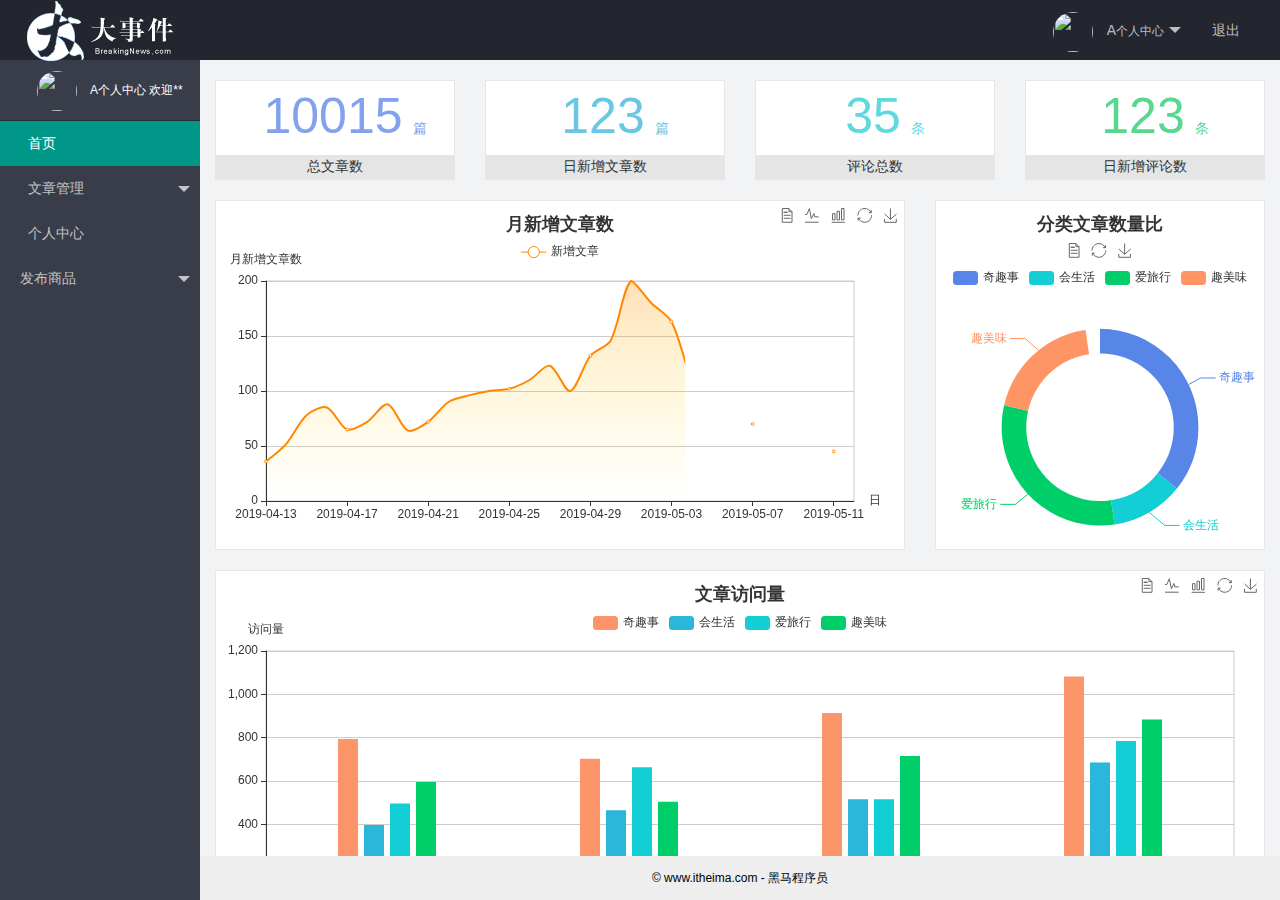
==== commit 0f61280b: "完成文章管理相关功能开发" ====
--- a/index.html
+++ b/index.html
@@ -29,9 +29,9 @@
                         <span class="text-avater">A</span>个人中心
                     </a>
                     <dl class="layui-nav-child">
-                        <dd><a href="">基本资料</a></dd>
-                        <dd><a href="">安全设置</a></dd>
-                        <dd><a href="">重置密码</a></dd>
+                        <dd><a href="user/user_info.html" target="fm">基本资料</a></dd>
+                        <dd><a href="home/dashboard.html" target="fm">安全设置</a></dd>
+                        <dd><a href="user/user_pwd.html" target="fm">重置密码</a></dd>
                     </dl>
                 </li>
                 <li class="layui-nav-item"><a href="" id="btnLogout"><span class="iconfont icon-tuichu"></span>退出</a></li>
@@ -48,25 +48,25 @@
                 </div>
                 <!-- 左侧导航区域（可配合layui已有的垂直导航） -->
                 <ul class="layui-nav layui-nav-tree" lay-shrink="all">
-                    <li class="layui-nav-item layui-this"><a href="home/dashboard.html"><span class="iconfont icon-home"></span>首页</a></li>
+                    <li class="layui-nav-item layui-this"><a href="home/dashboard.html" target="fm"><span class="iconfont icon-home"></span>首页</a></li>
 
                     <li class="layui-nav-item">
                         <a class="" href="javascript:;"><span class="iconfont icon-16"></span>文章管理</a>
                         <dl class="layui-nav-child">
                             <dd><i class="layui-icon layui-icon-templeate-1"></i>   
-                                <a href="javascript:;">文章类别</a></dd>
+                                <a href="article/art_cate.html" target="fm">文章类别</a></dd>
                             <dd><i class="layui-icon layui-icon-templeate-1"></i><a href="javascript:;">文章列表</a></dd>
                             <dd><i class="layui-icon layui-icon-templeate-1"></i><a href="javascript:;">发布文章</a></dd>
                         </dl>
                     </li>
                     <li class="layui-nav-item">
-                        <a href="javascript:;"><span class="iconfont icon-user"></span>个人中心</a>
+                        <a href="user/user_avater.html" target="fm"><span class="iconfont icon-user"></span>个人中心</a>
                     </li>
                     <li class="layui-nav-item"><a href="">发布商品</a>
                         <dl class="layui-nav-child">
                             <dd><a href="javascript:;">文章类别</a></dd>
-                            <dd><a href="javascript:;">文章列表</a></dd>
-                            <dd><a href="javascript:;">发布文章</a></dd>
+                            <dd><a href="article/art_list.html" target="fm">文章列表</a></dd>
+                            <dd><a href="article/art_pub.html" target="fm">发布文章</a></dd>
                         </dl>
                     </li>
                 </ul>
